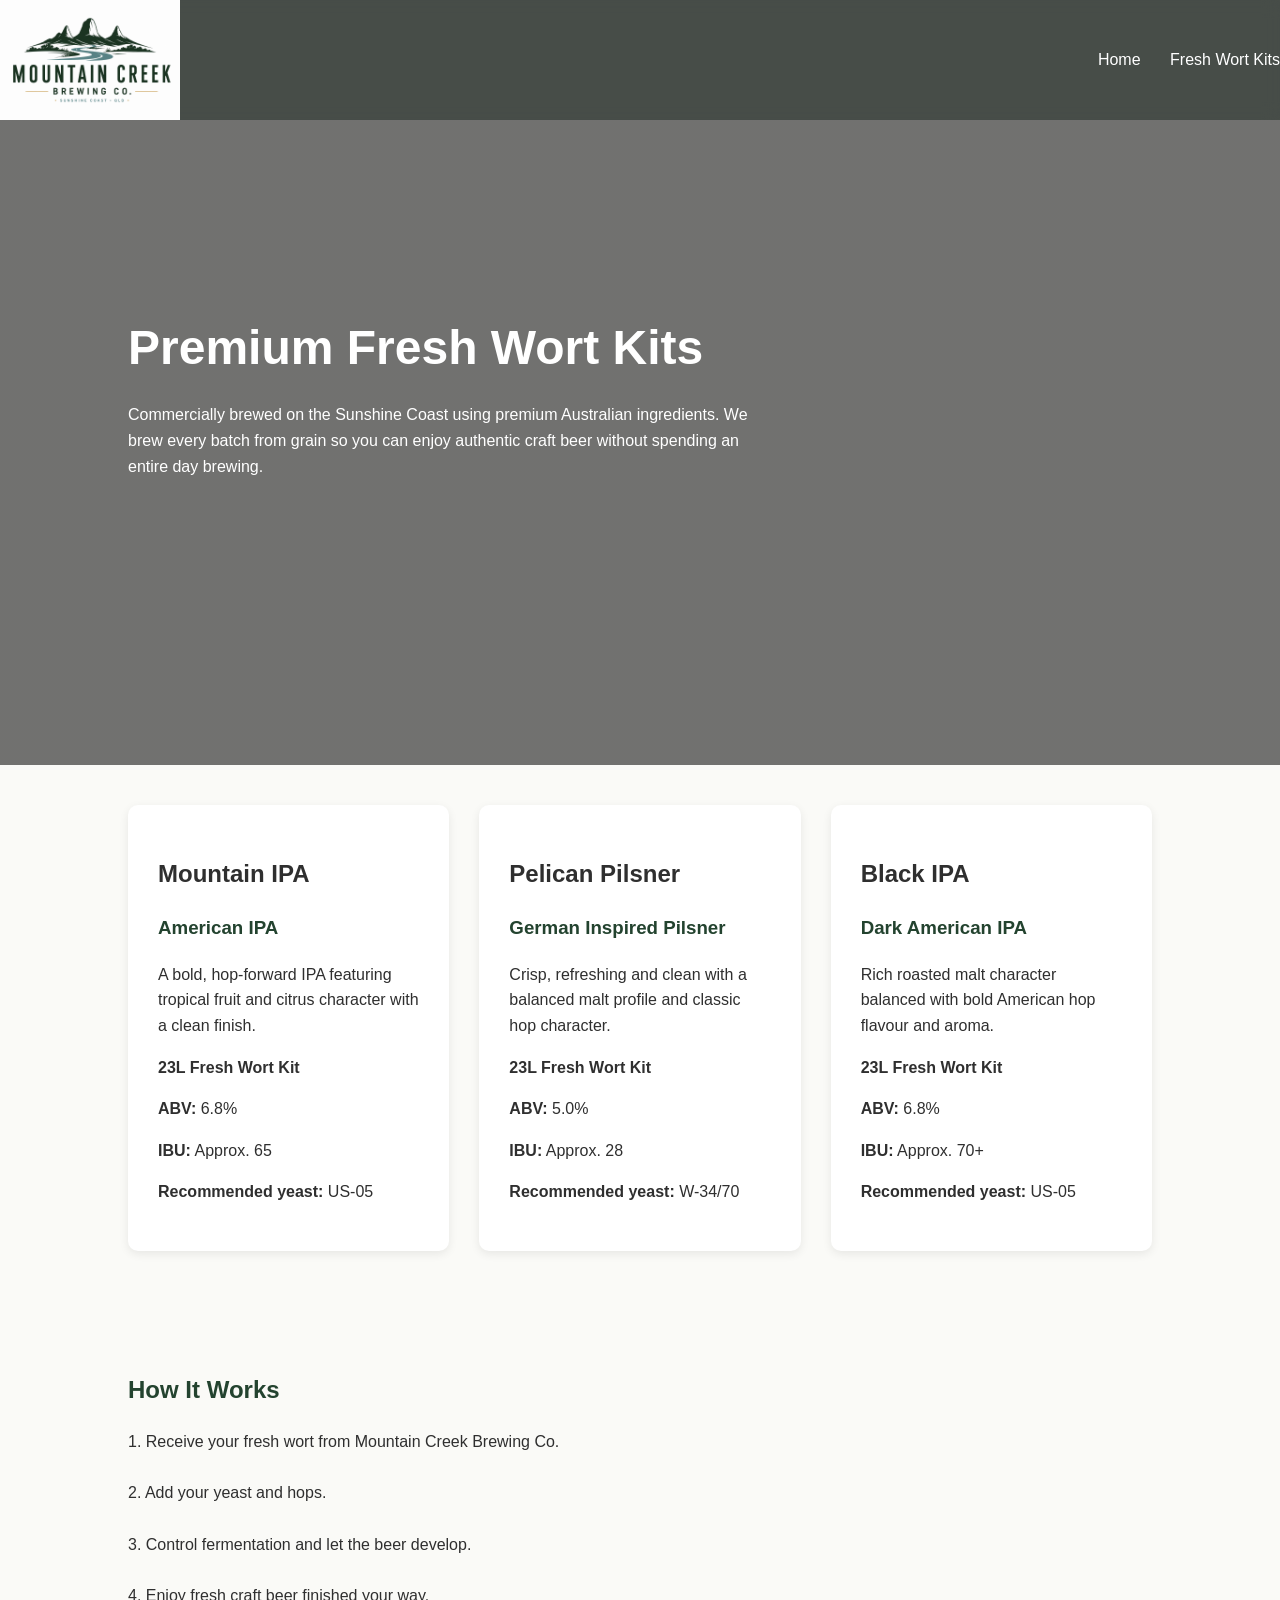
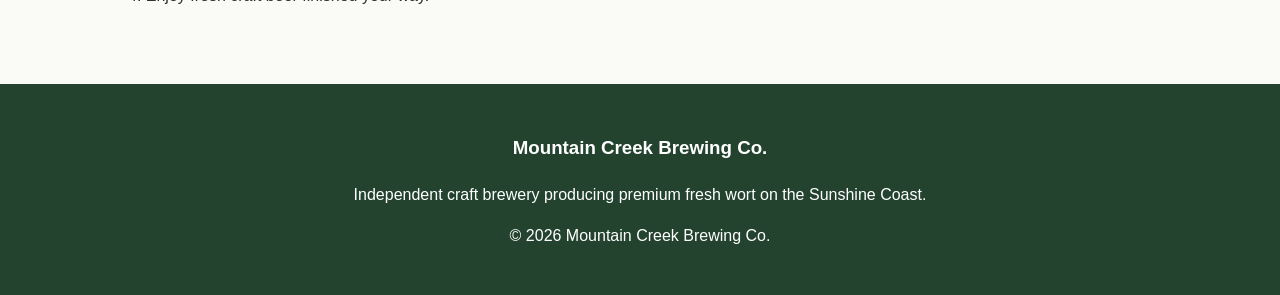
==== wort-kits.html @ 349939c1 "updated content" ====
<!DOCTYPE html>
<html lang="en">

<head>

<meta charset="UTF-8">

<meta name="viewport" content="width=device-width, initial-scale=1.0">

<title>Fresh Wort Kits | Mountain Creek Brewing Co.</title>

<meta name="description" content="Premium fresh wort kits brewed by Mountain Creek Brewing Co. on the Sunshine Coast.">

<link rel="stylesheet" href="styles.css">

</head>


<body>


<header>

<nav>

<div class="logo">
    <img src="images/logo.png" alt="Mountain Creek Brewing Co. Logo">
</div>

<div class="menu">

<a href="index.html">Home</a>

<a href="wort-kits.html">Fresh Wort Kits</a>

</div>

</nav>

</header>



<section class="hero small-hero">

    <div class="hero-content">

        <h1>Premium Fresh Wort Kits</h1>

        <p>
            Commercially brewed on the Sunshine Coast using premium Australian
            ingredients. We brew every batch from grain so you can enjoy
            authentic craft beer without spending an entire day brewing.
        </p>

    </div>

</section>

<section class="cards">



<div class="card">

<h2>
Mountain IPA
</h2>


<h3>
American IPA
</h3>


<p>
A bold, hop-forward IPA featuring tropical fruit and citrus character with a clean finish.
</p>


<p>
<strong>
23L Fresh Wort Kit
</strong>
</p>


<p>
<strong>
ABV:</strong> 6.8%
</p>


<p>
<strong>
IBU:</strong> Approx. 65
</p>


<p>
<strong>
Recommended yeast:</strong> US-05
</p>


</div>





<div class="card">

<h2>
Pelican Pilsner
</h2>


<h3>
German Inspired Pilsner
</h3>


<p>
Crisp, refreshing and clean with a balanced malt profile and classic hop character.
</p>


<p>
<strong>
23L Fresh Wort Kit
</strong>
</p>


<p>
<strong>
ABV:</strong> 5.0%
</p>


<p>
<strong>
IBU:</strong> Approx. 28
</p>


<p>
<strong>
Recommended yeast:</strong> W-34/70
</p>


</div>






<div class="card">


<h2>
Black IPA
</h2>


<h3>
Dark American IPA
</h3>


<p>
Rich roasted malt character balanced with bold American hop flavour and aroma.
</p>


<p>
<strong>
23L Fresh Wort Kit
</strong>
</p>


<p>
<strong>
ABV:</strong> 6.8%
</p>


<p>
<strong>
IBU:</strong> Approx. 70+
</p>


<p>
<strong>
Recommended yeast:</strong> US-05
</p>


</div>



</section>




<section class="content">


<h2>
How It Works
</h2>


<p>

1. Receive your fresh wort from Mountain Creek Brewing Co.

<br><br>

2. Add your yeast and hops.

<br><br>

3. Control fermentation and let the beer develop.

<br><br>

4. Enjoy fresh craft beer finished your way.

</p>


</section>


<footer>

    <h3>Mountain Creek Brewing Co.</h3>

    <p>
        Independent craft brewery producing premium fresh wort on the Sunshine Coast.
    </p>

    <p>
        © 2026 Mountain Creek Brewing Co.
    </p>

</footer>

</body>

</html>
---- styles.css ----
/* Mountain Creek Brewing Co. - Version 1 */

* {
    box-sizing: border-box;
}

body {
    margin: 0;
    font-family: "Manrope", Arial, Helvetica, sans-serif;
    color: #2f2f2f;
    background: #fafaf7;
    line-height: 1.6;
}

/* Header */

header{
    position:absolute;
    width:100%;
    background:rgba(20,35,25,.45);
    backdrop-filter:blur(8px);
}
nav {
    display: flex;
    justify-content: space-between;
    align-items: center;
    min-height: 90px;
}
.logo img {
    width: 180px;
    height: auto;
    display: block;
}


.menu a {
    color: white;
    text-decoration: none;
    margin-left: 25px;
}


.menu a:hover {
    opacity: 0.8;
}


/* Hero */

.hero {

    min-height: 85vh;

    background:
    linear-gradient(
        rgba(0,0,0,0.55),
        rgba(0,0,0,0.55)
    ),
    url("images/hero.jpg");

    background-size: cover;
    background-position: center;

    display: flex;
    align-items: center;

    padding: 80px 10%;

    color: white;

}


.hero-content {

    max-width: 650px;

}


.hero h1 {

    font-size: 3rem;
    margin-bottom: 10px;

}


.hero h2 {

    font-size: 1.8rem;
    font-weight: normal;

}



.button {

    display: inline-block;

    margin-top: 25px;

    background: #c89a2b;

    color: white;

    padding: 14px 30px;

    text-decoration: none;

    border-radius: 5px;

}


.button:hover {

    opacity: 0.85;

}



/* Content sections */


.content {

    padding: 60px 10%;

    max-width: 1000px;

}



.content h2 {

    color: #23432f;

}



/* Feature cards */


.cards {

    display: grid;

    grid-template-columns:
    repeat(auto-fit, minmax(250px,1fr));

    gap: 30px;

    padding: 40px 10%;

}



.card {

    background: white;

    padding: 30px;

    border-radius: 10px;

    box-shadow: 0 3px 10px rgba(0,0,0,0.08);

}


.card h3 {

    color: #23432f;

}



/* Footer */


footer {

    background: #23432f;

    color: white;

    text-align: center;

    padding: 30px;

}


/* Mobile */

@media(max-width:700px) {


    nav {

        flex-direction: column;

    }


    .menu {

        margin-top: 20px;

    }


    .menu a {

        margin: 0 10px;

    }


    .hero h1 {

        font-size: 2.2rem;

    }


}
.button{
    transition:.3s;
    font-weight:600;
}

.button:hover{
    transform:translateY(-2px);
}
.releases{
    padding:80px 10%;
    background:#f4f3ef;
}

.release-grid{
    display:grid;
    grid-template-columns:repeat(auto-fit,minmax(280px,1fr));
    gap:30px;
    margin-top:40px;
}
.release{

    background:white;

    border-radius:12px;

    padding:35px;

    box-shadow:0 8px 25px rgba(0,0,0,.08);

    transition:.3s;

    border-left:6px solid #c89a2b;

}

.release:hover{

    transform:translateY(-6px);

}

.release span{

    display:block;

    margin:15px 0 25px;

    color:#666;

}
.small{

    padding:10px 20px;

    font-size:.9rem;

}
.card{

    transition:.3s;

}

.card:hover{

    transform:translateY(-5px);

}
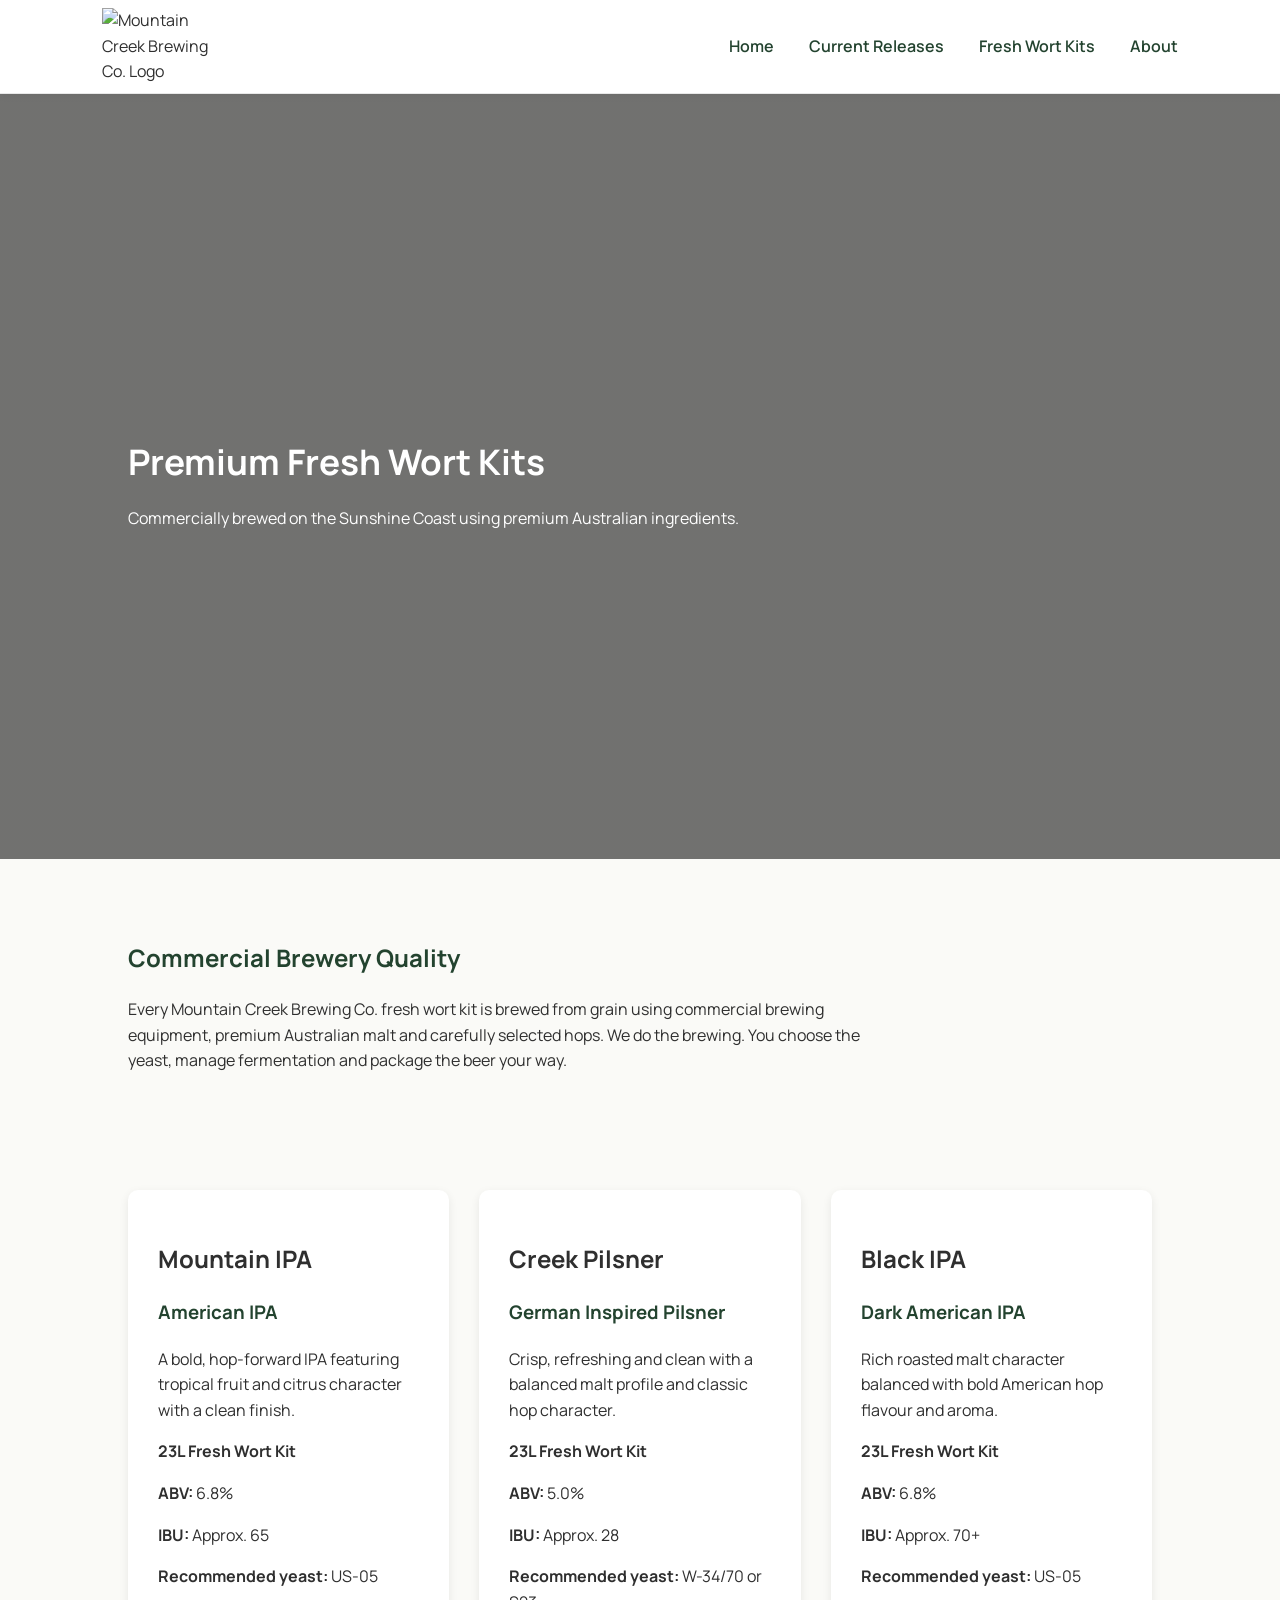
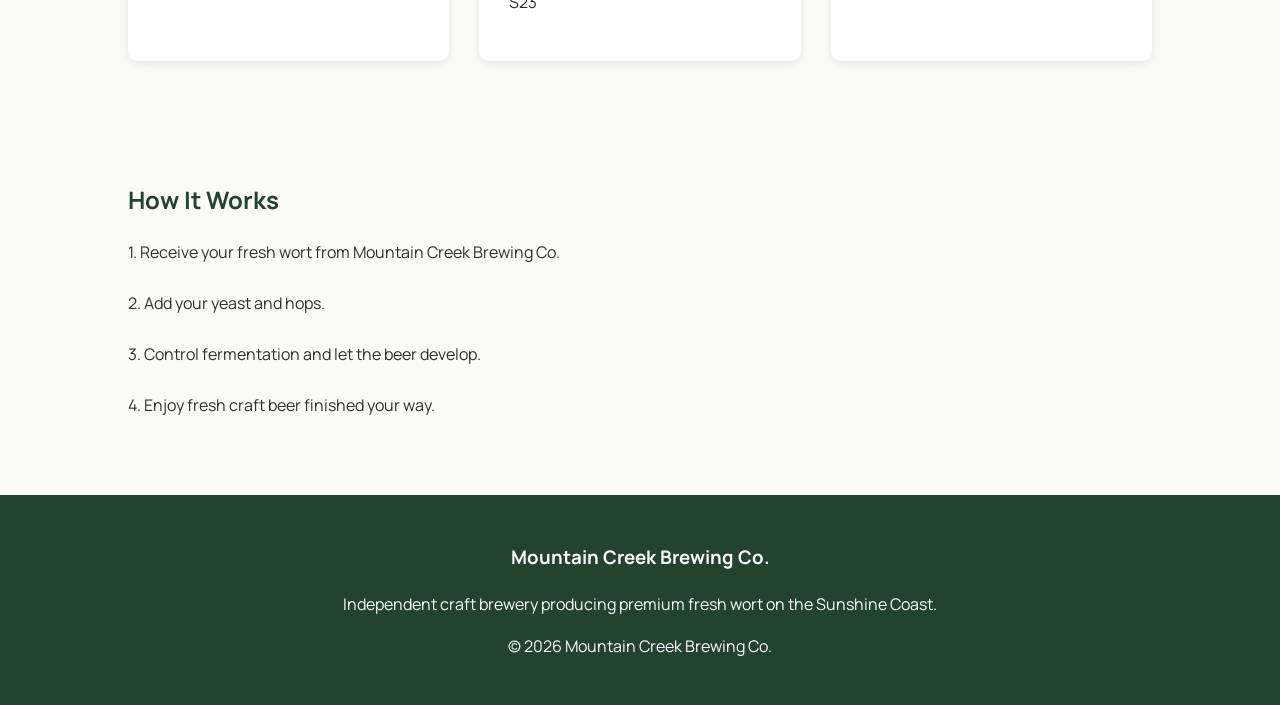
==== commit 51dbfb7e: "Update logo and beer names in wort-kits.html" ====
--- a/wort-kits.html
+++ b/wort-kits.html
@@ -11,37 +11,33 @@
 
 <meta name="description" content="Premium fresh wort kits brewed by Mountain Creek Brewing Co. on the Sunshine Coast.">
 
+    <link href="https://fonts.googleapis.com/css2?family=Manrope:wght@300;400;600;700;800&display=swap" rel="stylesheet">
 <link rel="stylesheet" href="styles.css">
 
 </head>
 
-
 <body>
 
-
 <header>
 
 <nav>
 
 <div class="logo">
-    <img src="images/logo.png" alt="Mountain Creek Brewing Co. Logo">
+    <img src="images/logo2.png" alt="Mountain Creek Brewing Co. Logo">
 </div>
 
 <div class="menu">
-
-<a href="index.html">Home</a>
-
-<a href="wort-kits.html">Fresh Wort Kits</a>
-
+    <a href="index.html">Home</a>
+    <a href="index.html#releases">Current Releases</a>
+    <a href="wort-kits.html">Fresh Wort Kits</a>
+    <a href="index.html#about">About</a>
 </div>
 
 </nav>
 
 </header>
 
-
-
-<section class="hero small-hero">
+<section class="hero">
 
     <div class="hero-content">
 
@@ -49,14 +45,30 @@
 
         <p>
             Commercially brewed on the Sunshine Coast using premium Australian
-            ingredients. We brew every batch from grain so you can enjoy
-            authentic craft beer without spending an entire day brewing.
+            ingredients.
         </p>
 
     </div>
 
 </section>
 
+
+<section class="content">
+
+<h2>Commercial Brewery Quality</h2>
+
+<p>
+
+Every Mountain Creek Brewing Co. fresh wort kit is brewed from grain using
+commercial brewing equipment, premium Australian malt and carefully selected hops.
+
+We do the brewing.
+
+You choose the yeast, manage fermentation and package the beer your way.
+
+</p>
+
+</section>
 <section class="cards">
 
 
@@ -112,7 +124,7 @@
 <div class="card">
 
 <h2>
-Pelican Pilsner
+Creek Pilsner
 </h2>
 
 
@@ -147,7 +159,7 @@
 
 <p>
 <strong>
-Recommended yeast:</strong> W-34/70
+Recommended yeast:</strong> W-34/70 or S23
 </p>
 
 
--- a/styles.css
+++ b/styles.css
@@ -12,38 +12,49 @@
     line-height: 1.6;
 }
 
+
 /* Header */
 
 header{
-    position:absolute;
-    width:100%;
-    background:rgba(20,35,25,.45);
-    backdrop-filter:blur(8px);
-}
-nav {
-    display: flex;
-    justify-content: space-between;
-    align-items: center;
-    min-height: 90px;
-}
-.logo img {
-    width: 180px;
-    height: auto;
-    display: block;
-}
-
-
-.menu a {
-    color: white;
-    text-decoration: none;
-    margin-left: 25px;
-}
-
-
-.menu a:hover {
-    opacity: 0.8;
-}
-
+    background:#fff;
+    border-bottom:1px solid #e8e8e8;
+    box-shadow:0 2px 8px rgba(0,0,0,.05);
+    padding:8px 8%;
+}
+
+nav{
+    display:flex;
+    justify-content:space-between;
+    align-items:center;
+}
+
+.logo img{
+    width:130px;
+    display:block;
+}
+
+.menu{
+    display:flex;
+    gap:35px;
+}
+
+.menu a{
+    text-decoration:none;
+    color:#23432f;
+    font-weight:600;
+    transition:.3s;
+}
+
+.menu a:hover{
+    color:#c89a2b;
+}
+
+.menu-toggle{
+    display:none;
+    font-size:2rem;
+    cursor:pointer;
+    color:#23432f;
+}
 
 /* Hero */
 
@@ -200,29 +211,39 @@
 
 /* Mobile */
 
-@media(max-width:700px) {
-
-
-    nav {
-
-        flex-direction: column;
-
-    }
-
-
-    .menu {
-
-        margin-top: 20px;
-
-    }
-
-
-    .menu a {
-
-        margin: 0 10px;
-
-    }
-
+@media (max-width:850px){
+
+    nav{
+        flex-wrap:wrap;
+    }
+
+    .menu-toggle{
+        display:block;
+    }
+
+    .menu{
+
+        display:none;
+
+        width:100%;
+
+        flex-direction:column;
+
+        margin-top:20px;
+
+        gap:18px;
+
+    }
+
+    .menu.active{
+        display:flex;
+    }
+
+    .menu a{
+        margin:0;
+    }
+
+}
 
     .hero h1 {
 
@@ -300,3 +321,8 @@
     transform:translateY(-5px);
 
 }
+.small-hero{
+
+    min-height:45vh;
+
+}
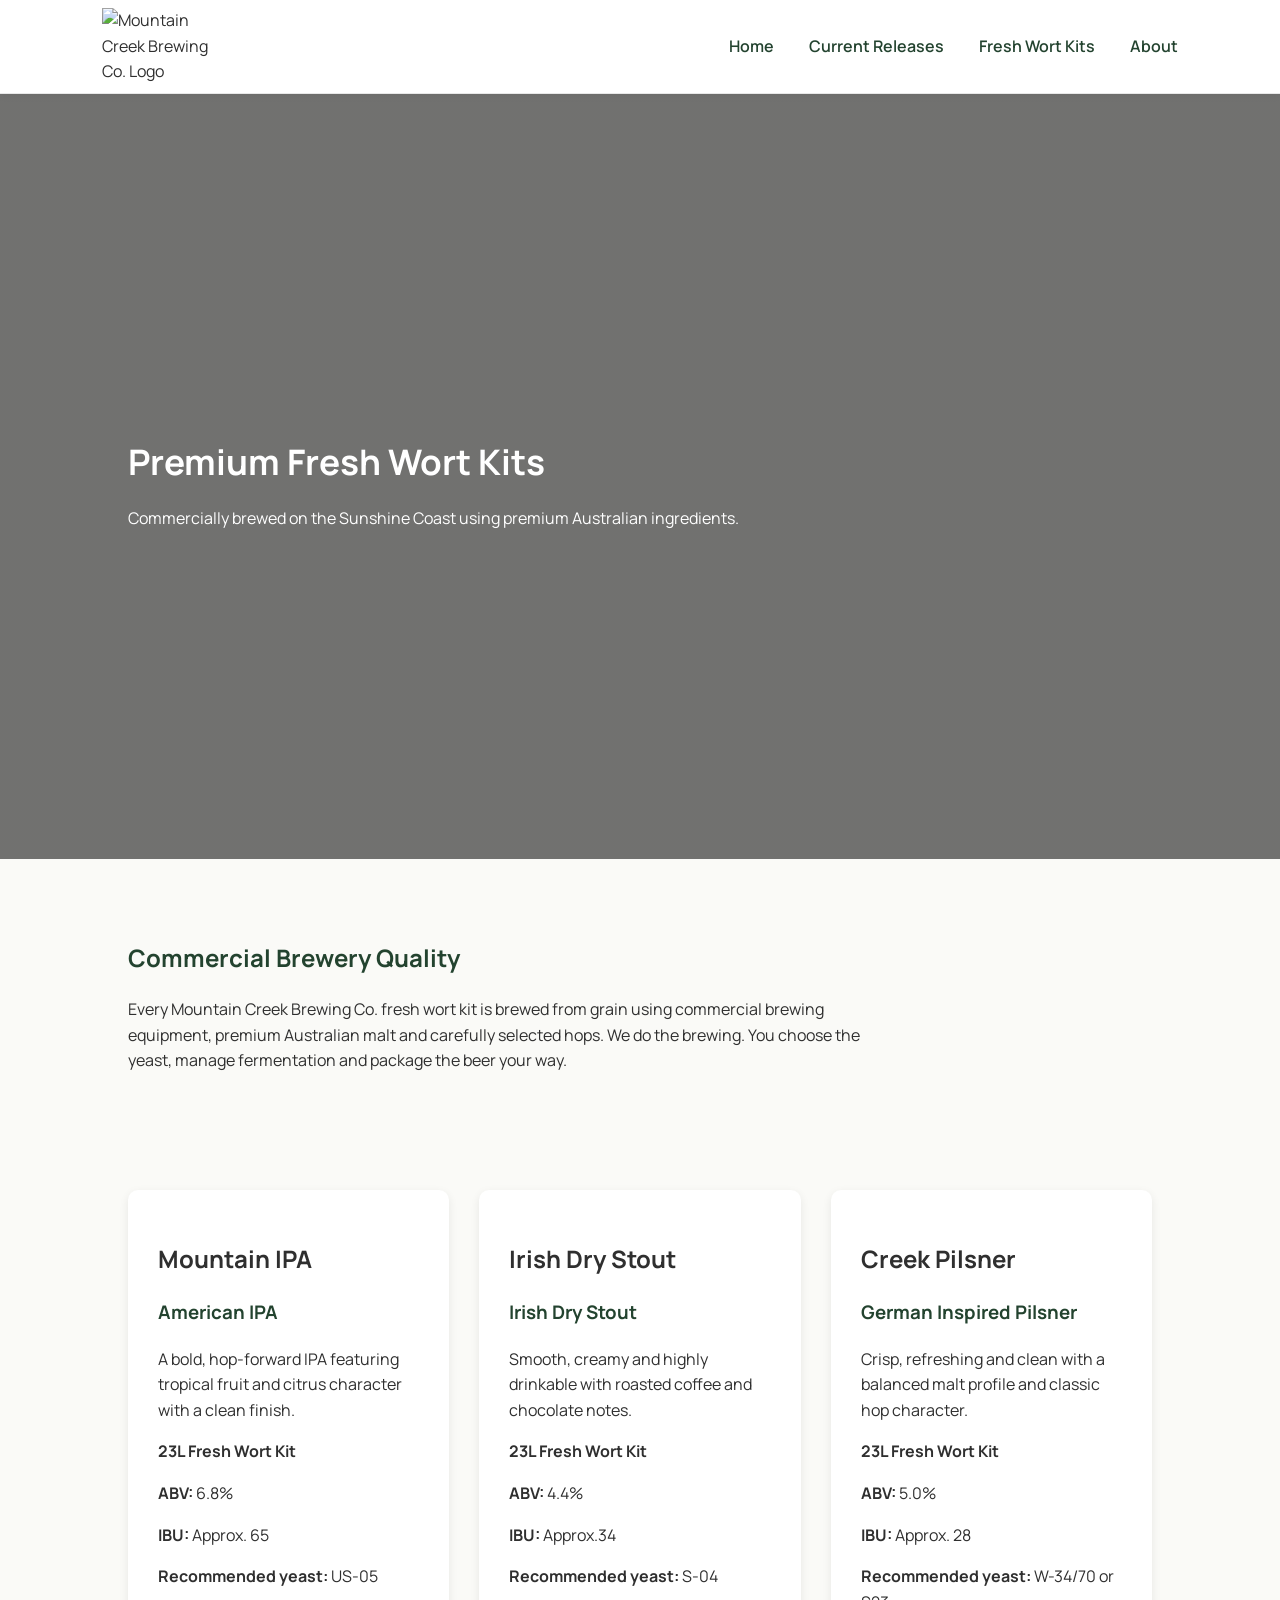
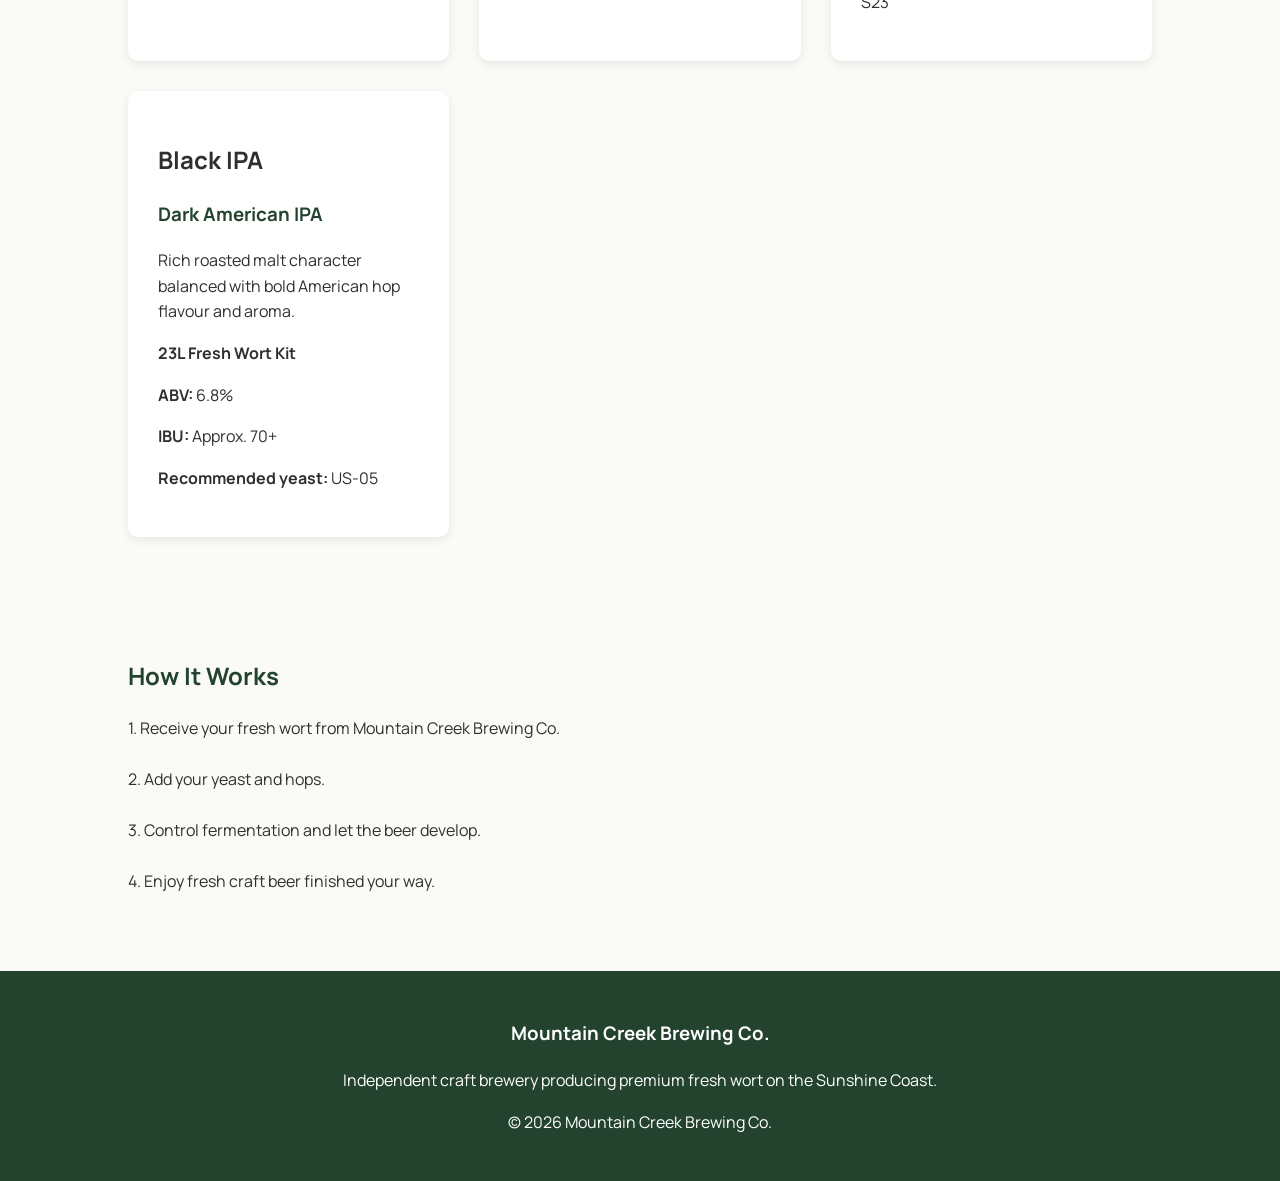
==== commit ad3ee58b: "Add Irish Dry Stout details to wort-kits.html" ====
--- a/wort-kits.html
+++ b/wort-kits.html
@@ -118,6 +118,49 @@
 </div>
 
 
+<div class="card">
+
+<h2>
+Irish Dry Stout
+</h2>
+
+
+<h3>
+Irish Dry Stout
+</h3>
+
+
+<p>
+Smooth, creamy and highly drinkable with roasted coffee and chocolate notes.
+</p>
+
+
+<p>
+<strong>
+23L Fresh Wort Kit
+</strong>
+</p>
+
+
+<p>
+<strong>
+ABV:</strong> 4.4%
+</p>
+
+
+<p>
+<strong>
+IBU:</strong> Approx.34
+</p>
+
+
+<p>
+<strong>
+Recommended yeast:</strong> S-04
+</p>
+
+
+</div>
 
 
 
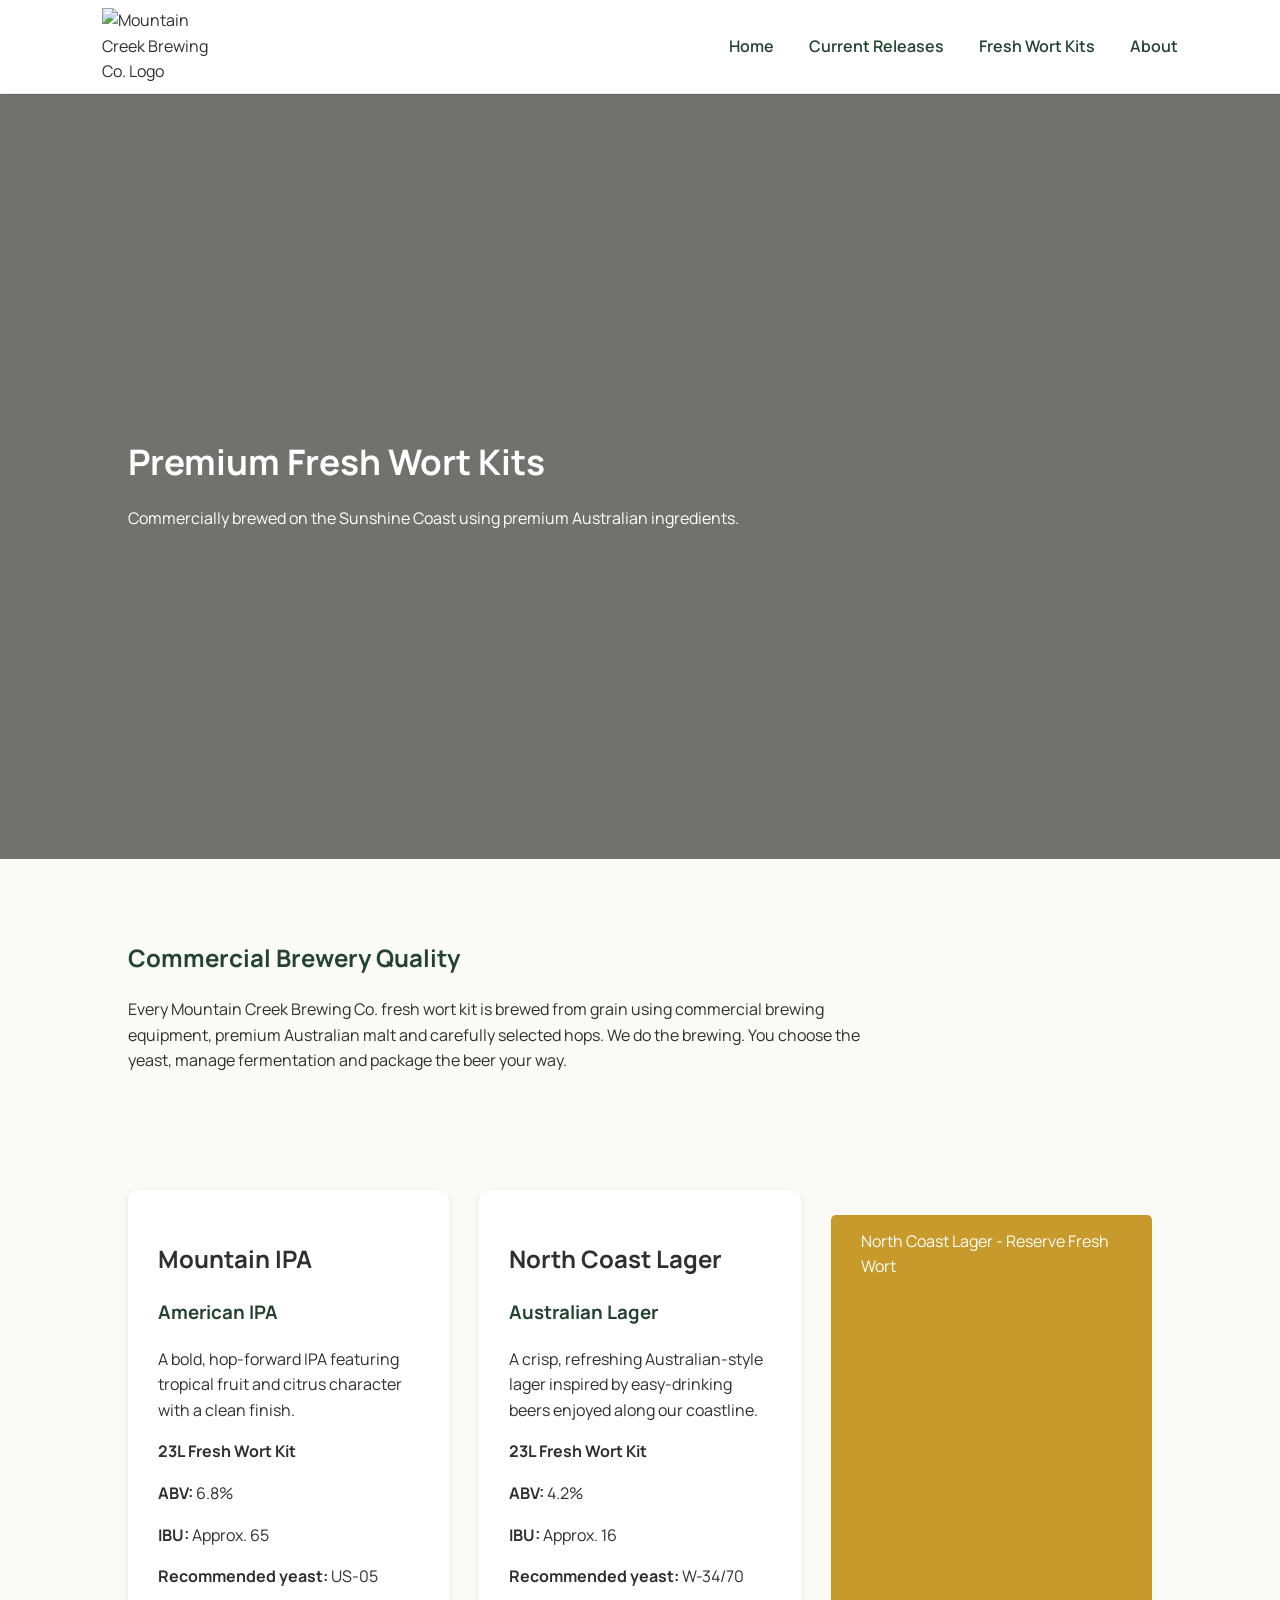
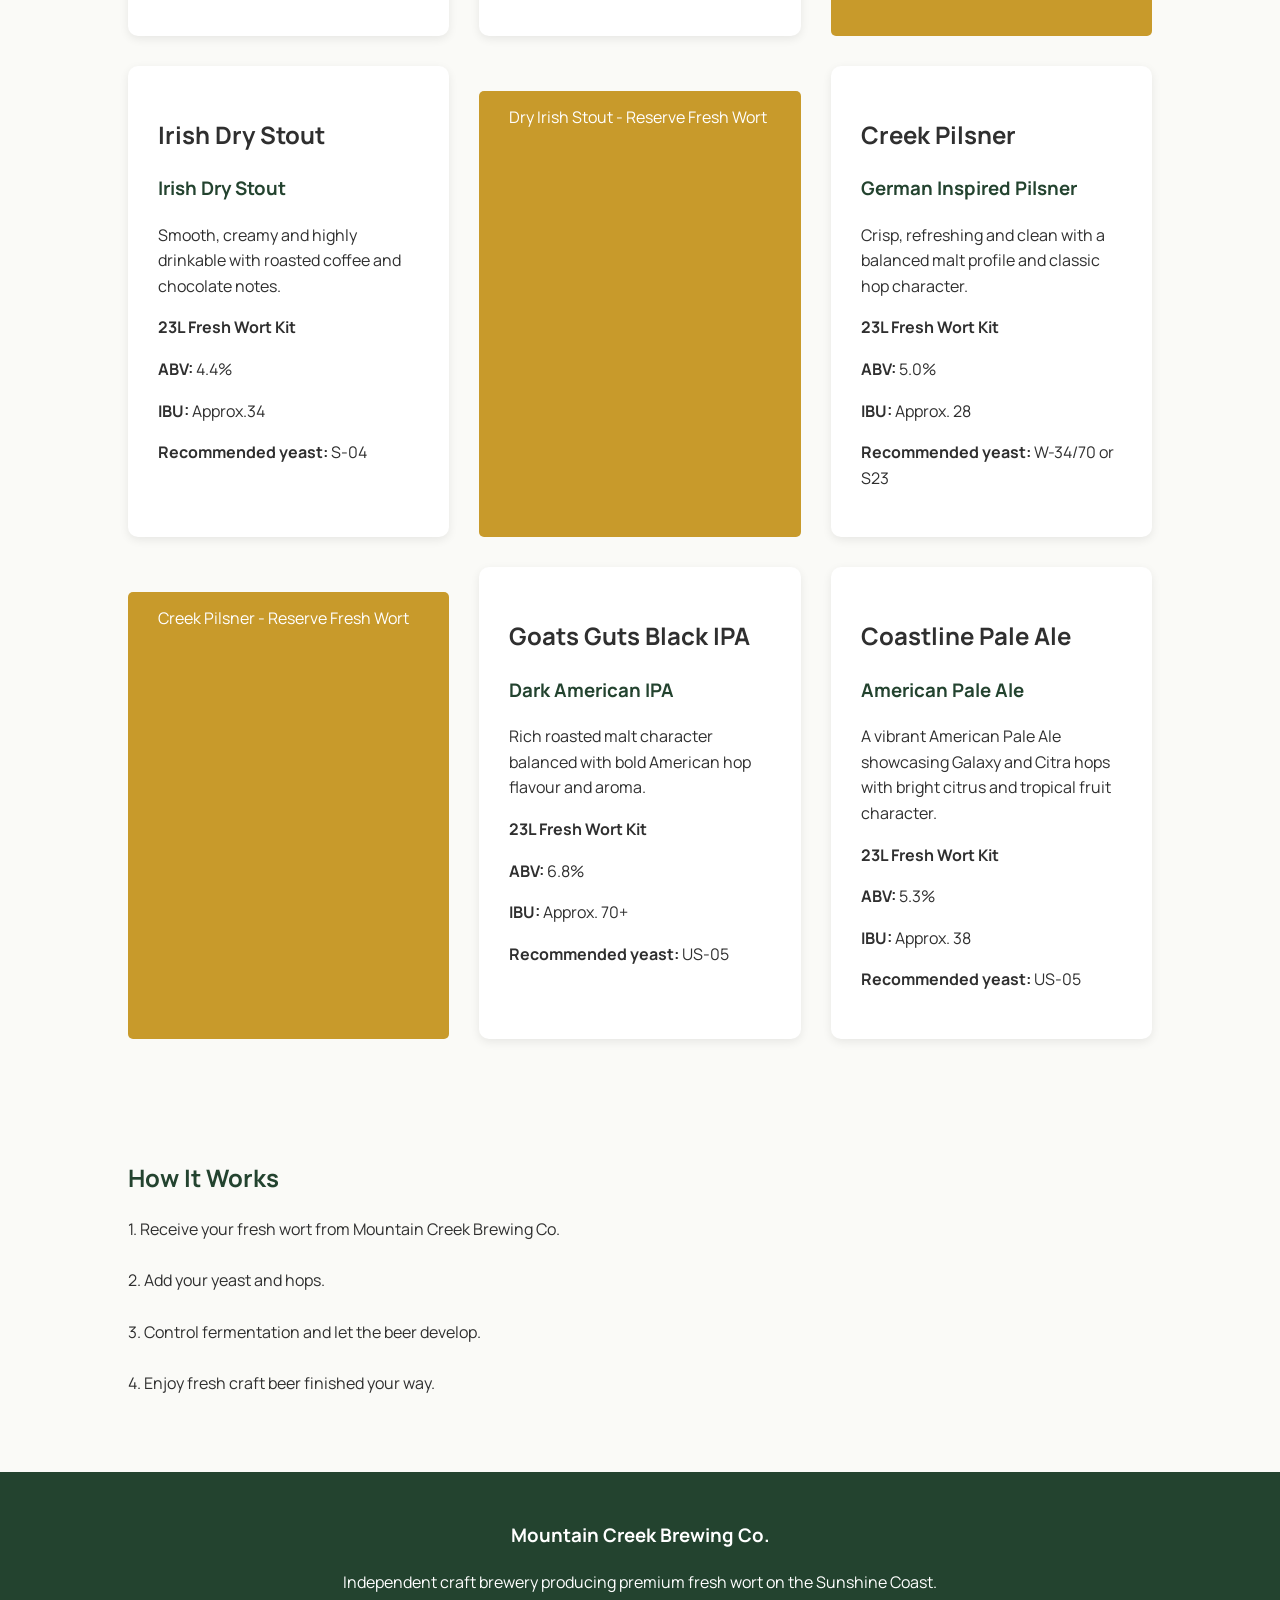
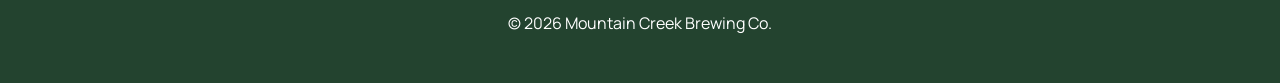
==== commit 6da74b2d: "added pilsner button" ====
--- a/wort-kits.html
+++ b/wort-kits.html
@@ -117,7 +117,53 @@
 
 </div>
 
-
+<div class="card">
+
+<h2>
+North Coast Lager
+</h2>
+
+
+<h3>
+Australian Lager
+</h3>
+
+
+<p>
+A crisp, refreshing Australian-style lager inspired by easy-drinking beers enjoyed along our coastline.
+</p>
+
+
+<p>
+<strong>
+23L Fresh Wort Kit
+</strong>
+</p>
+
+
+<p>
+<strong>
+ABV:</strong> 4.2%
+</p>
+
+
+<p>
+<strong>
+IBU:</strong> Approx. 16
+</p>
+
+
+<p>
+<strong>
+Recommended yeast:</strong> W-34/70
+</p>
+
+
+</div>
+<a class="button" href="reserve.html?beer=North%20Coast%20Lager">
+North Coast Lager - Reserve Fresh Wort
+</a>
+    
 <div class="card">
 
 <h2>
@@ -162,7 +208,9 @@
 
 </div>
 
-
+<a class="button" href="reserve.html?beer=Dry%20Irish%20Stout">
+Dry Irish Stout - Reserve Fresh Wort
+</a>
 
 <div class="card">
 
@@ -208,16 +256,18 @@
 
 </div>
 
-
-
-
-
-
-<div class="card">
-
-
-<h2>
-Black IPA
+<a class="button" href="reserve.html?beer=Creek%20Pilsner">
+Creek Pilsner - Reserve Fresh Wort
+</a>
+
+
+
+
+<div class="card">
+
+
+<h2>
+Goats Guts Black IPA
 </h2>
 
 
@@ -258,7 +308,50 @@
 
 </div>
 
-
+<div class="card">
+
+
+<h2>
+Coastline Pale Ale
+</h2>
+
+
+<h3>
+American Pale Ale
+</h3>
+
+
+<p>
+A vibrant American Pale Ale showcasing Galaxy and Citra hops with bright citrus and tropical fruit character.
+</p>
+
+
+<p>
+<strong>
+23L Fresh Wort Kit
+</strong>
+</p>
+
+
+<p>
+<strong>
+ABV:</strong> 5.3%
+</p>
+
+
+<p>
+<strong>
+IBU:</strong> Approx. 38
+</p>
+
+
+<p>
+<strong>
+Recommended yeast:</strong> US-05
+</p>
+
+
+</div>
 
 </section>
 
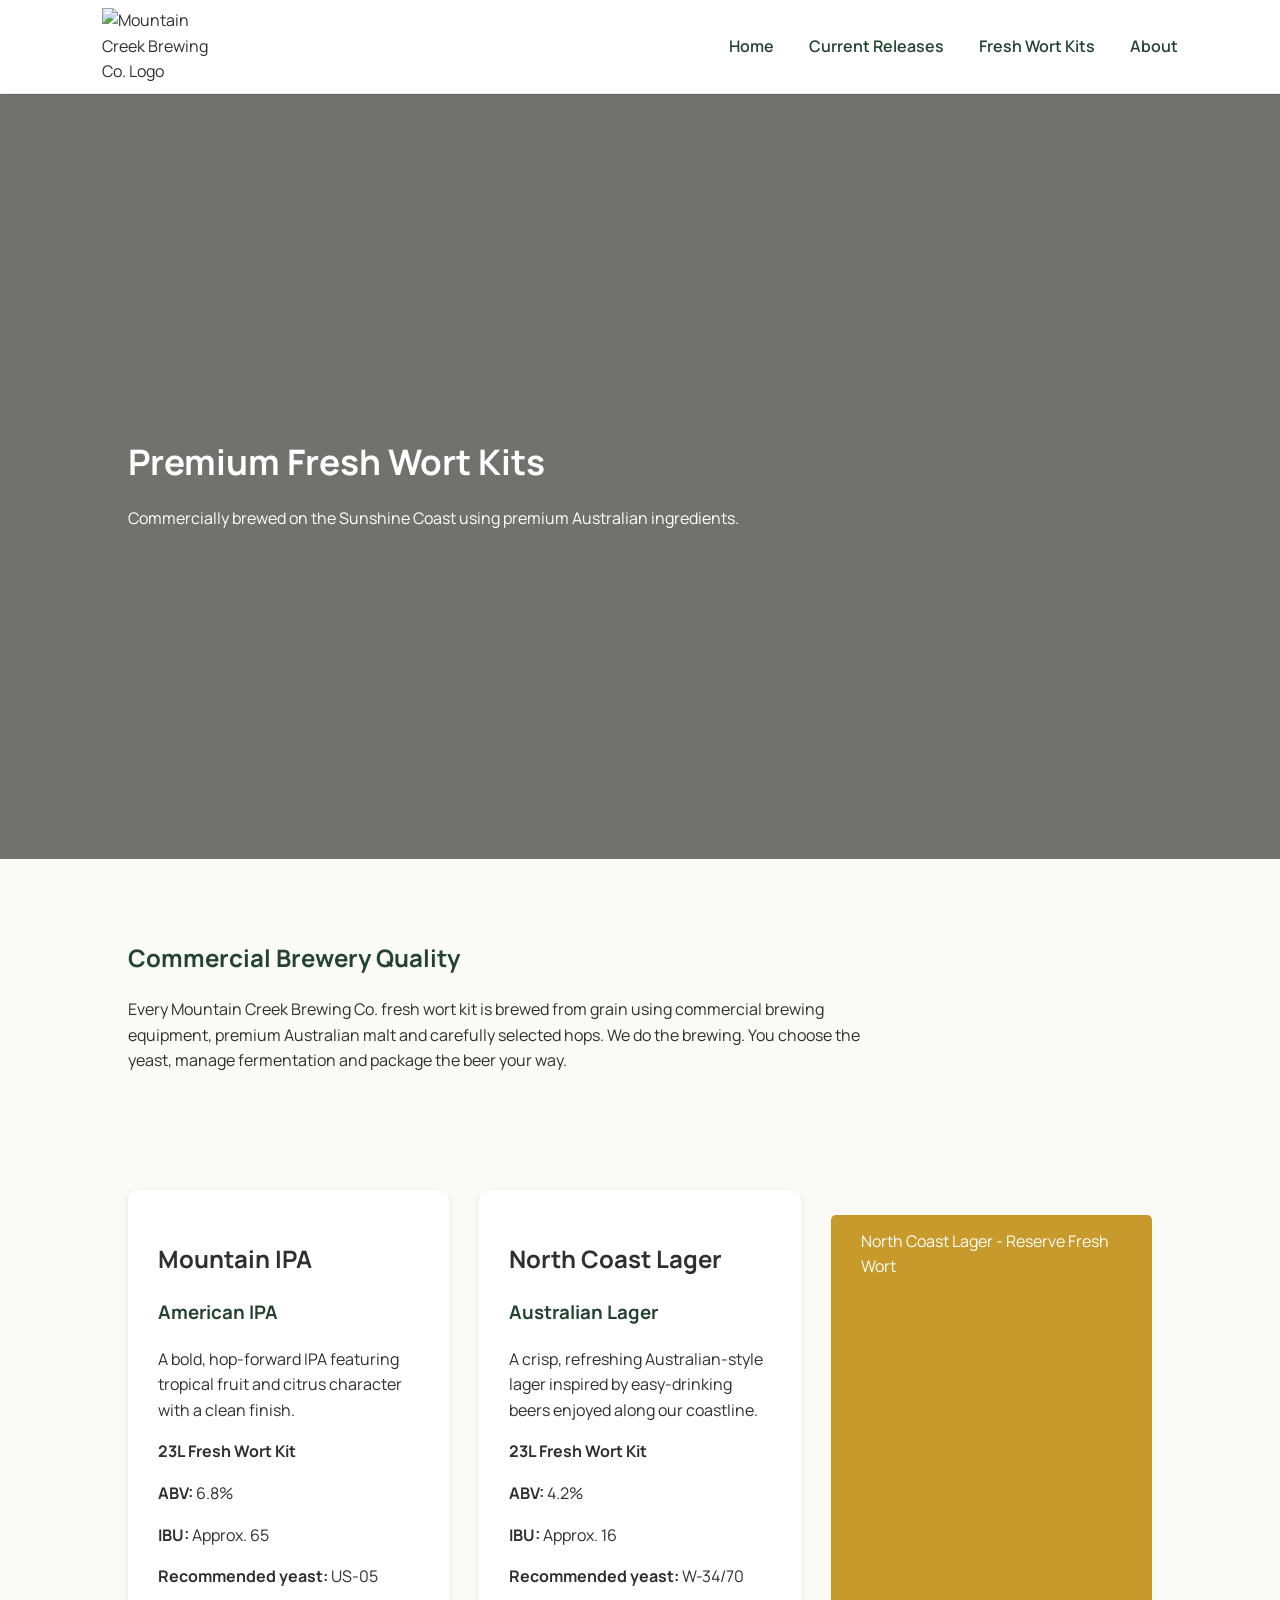
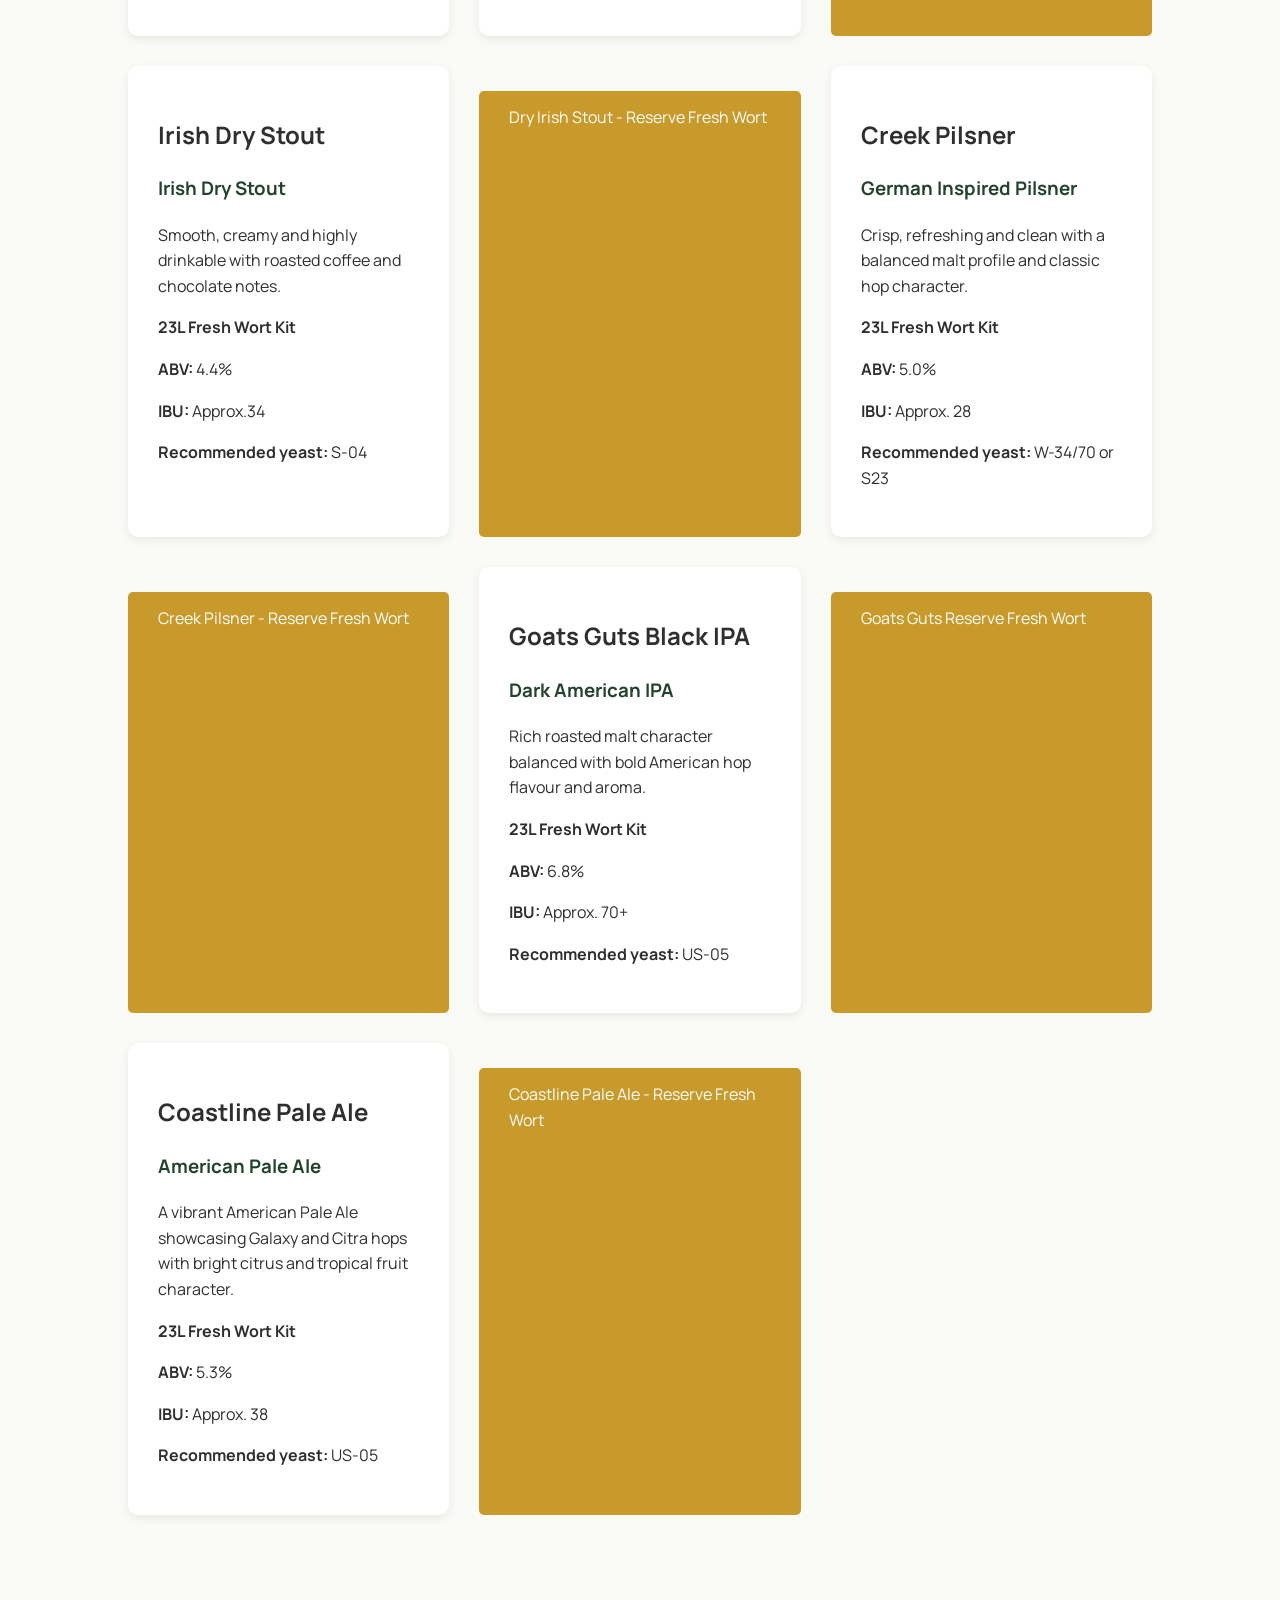
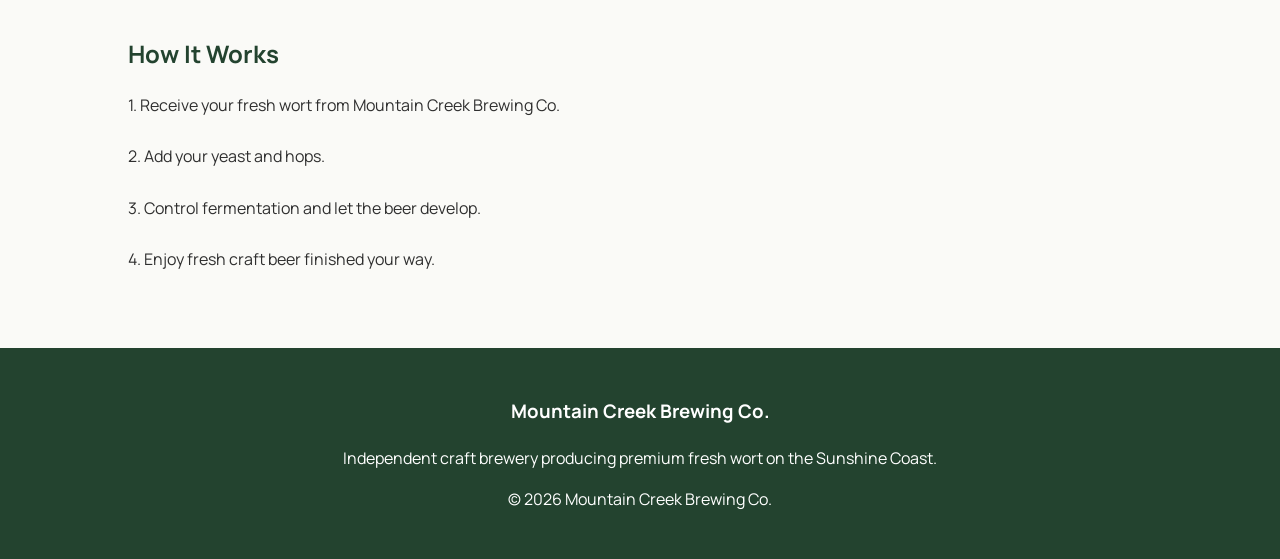
==== commit 3349dd70: "added coastline button" ====
--- a/wort-kits.html
+++ b/wort-kits.html
@@ -308,6 +308,10 @@
 
 </div>
 
+<a class="button" href="reserve.html?beer=Goats%20Guts%20IPA">
+Goats Guts Reserve Fresh Wort
+</a>
+
 <div class="card">
 
 
@@ -352,6 +356,10 @@
 
 
 </div>
+
+<a class="button" href="reserve.html?beer=Coastline%20Pale%20Ale">
+Coastline Pale Ale - Reserve Fresh Wort
+</a>
 
 </section>
 
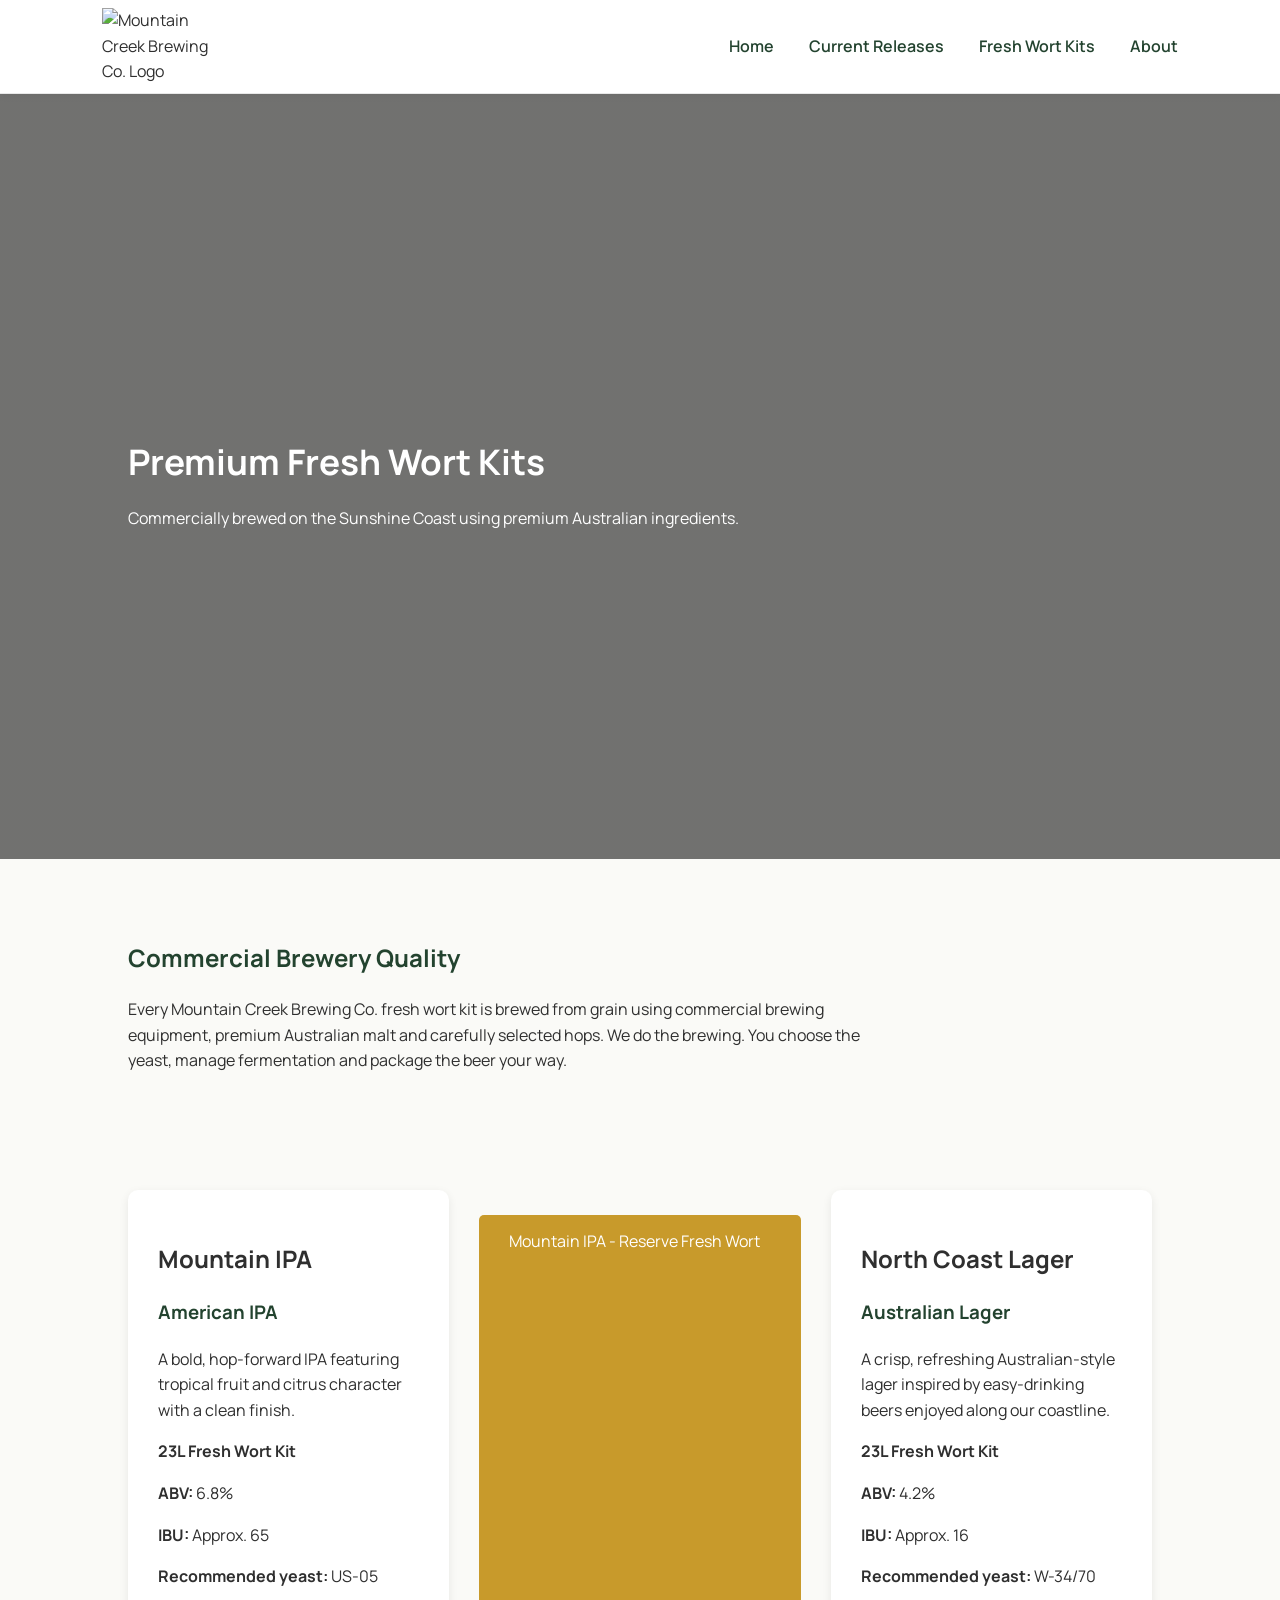
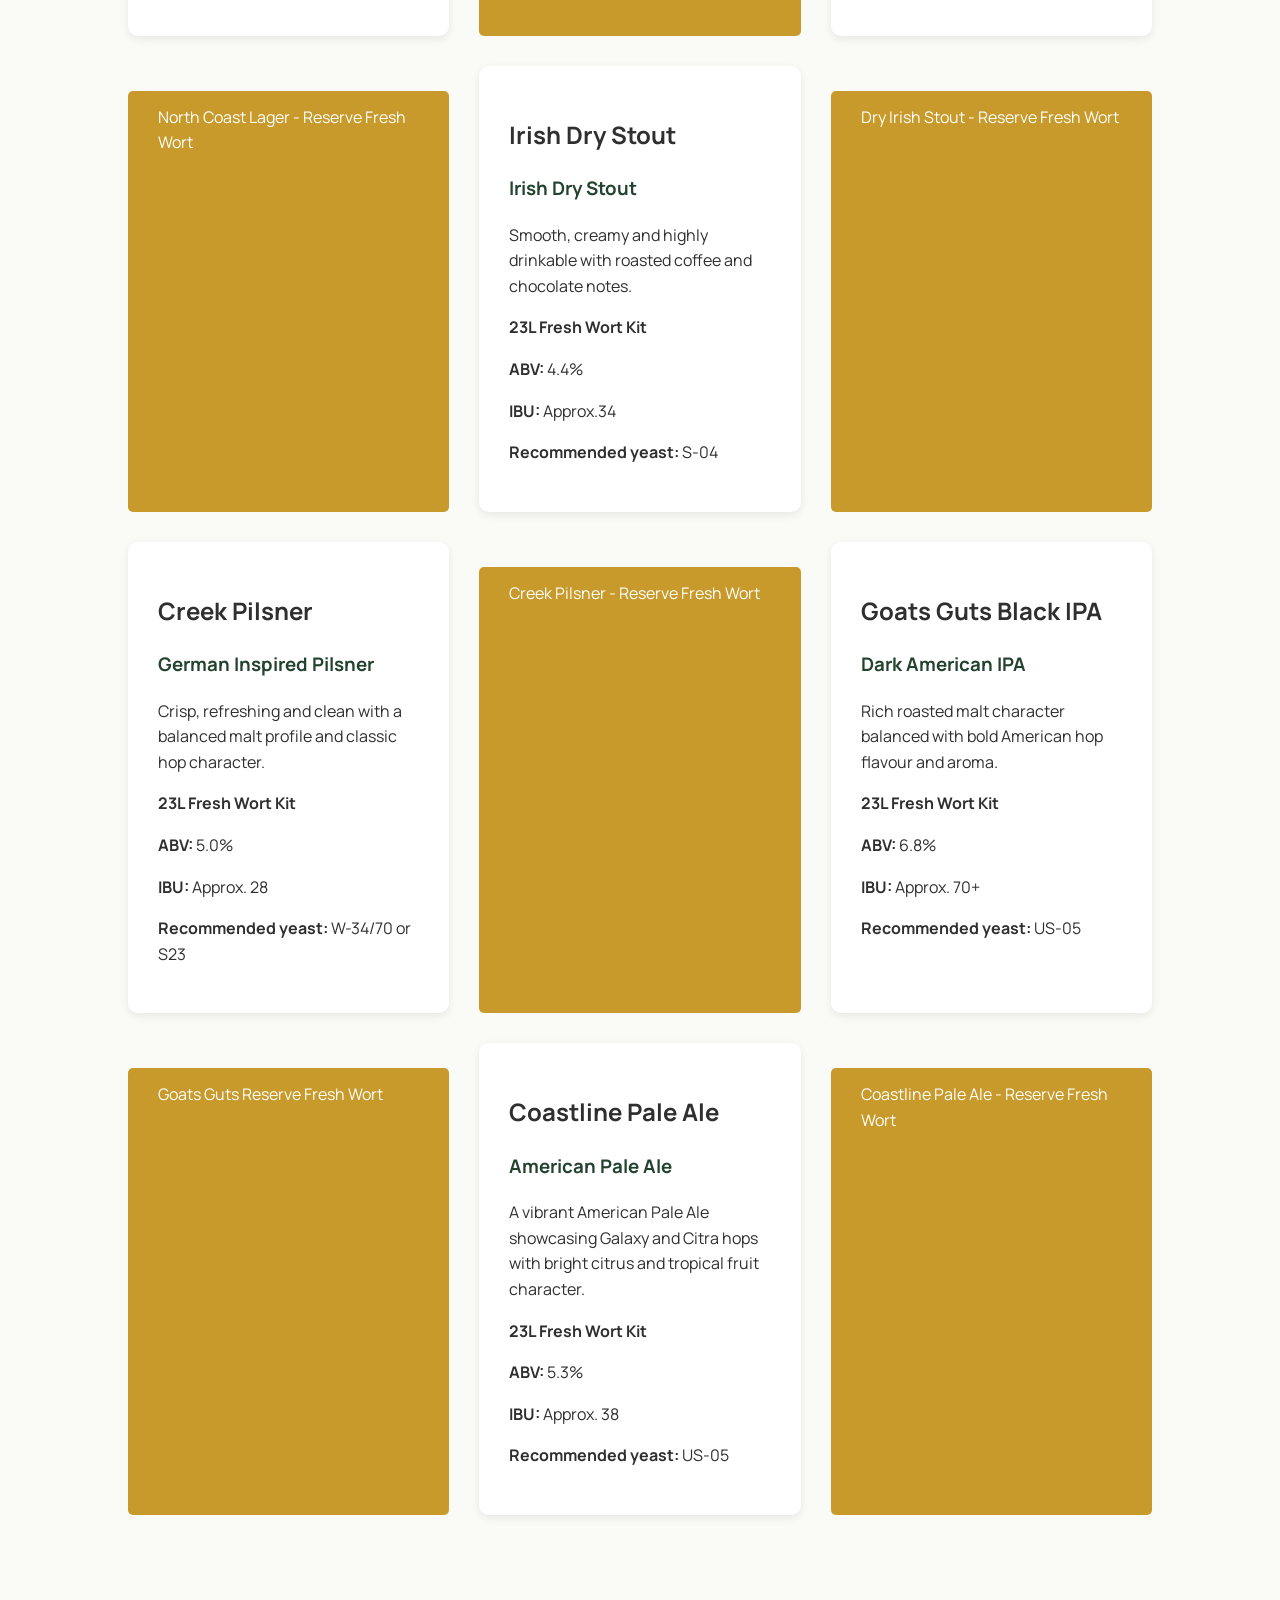
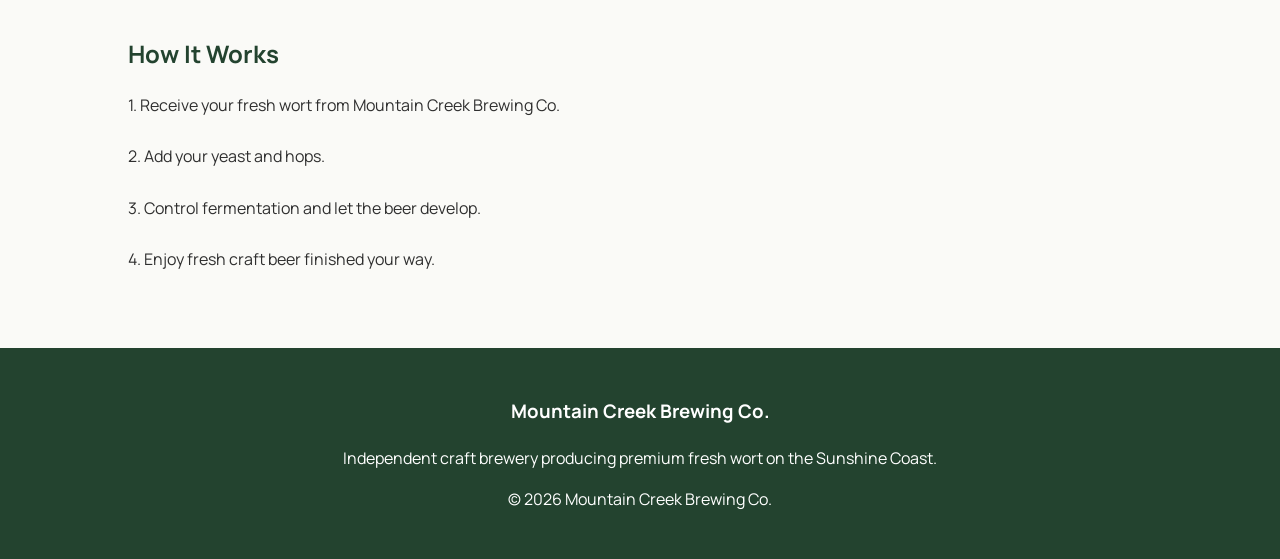
==== commit 632fee80: "added mountain IPA button" ====
--- a/wort-kits.html
+++ b/wort-kits.html
@@ -117,6 +117,11 @@
 
 </div>
 
+<a class="button" href="reserve.html?beer=Mountain%20IPA">
+Mountain IPA - Reserve Fresh Wort
+</a>
+
+
 <div class="card">
 
 <h2>
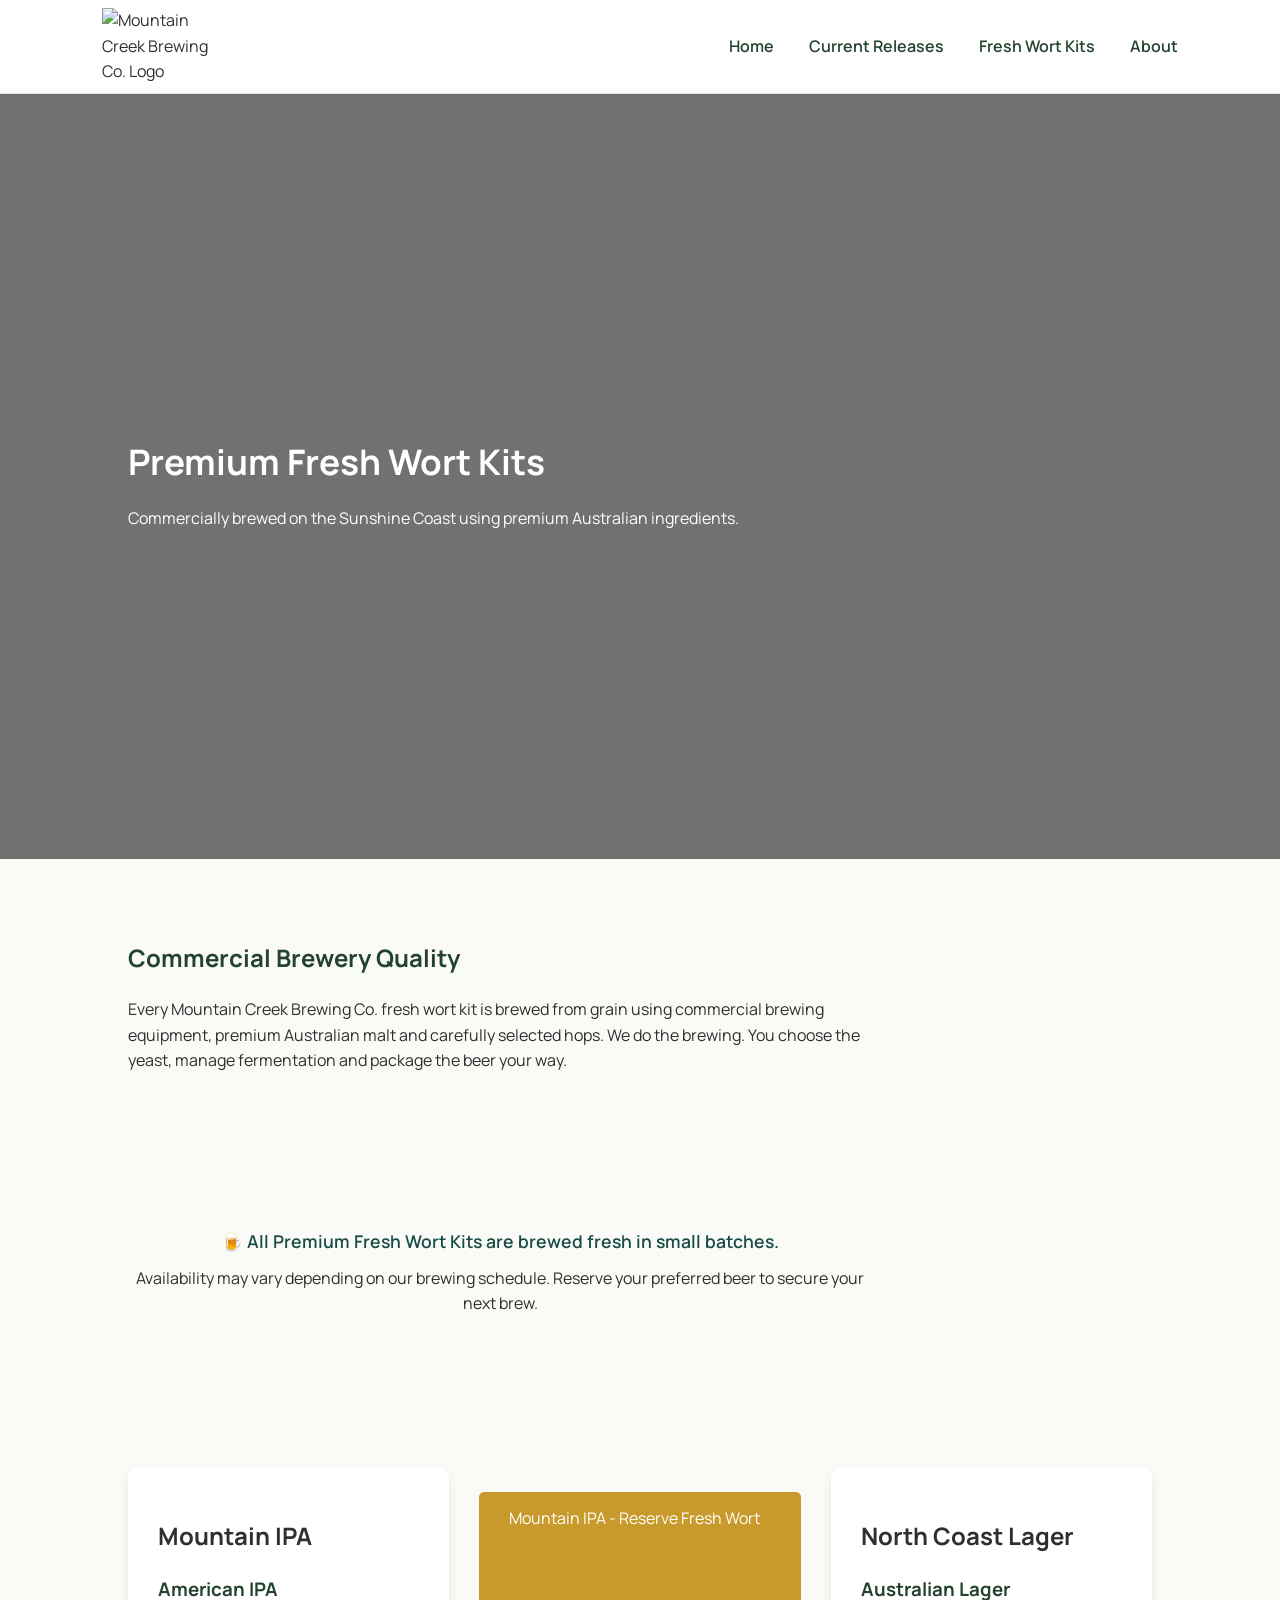
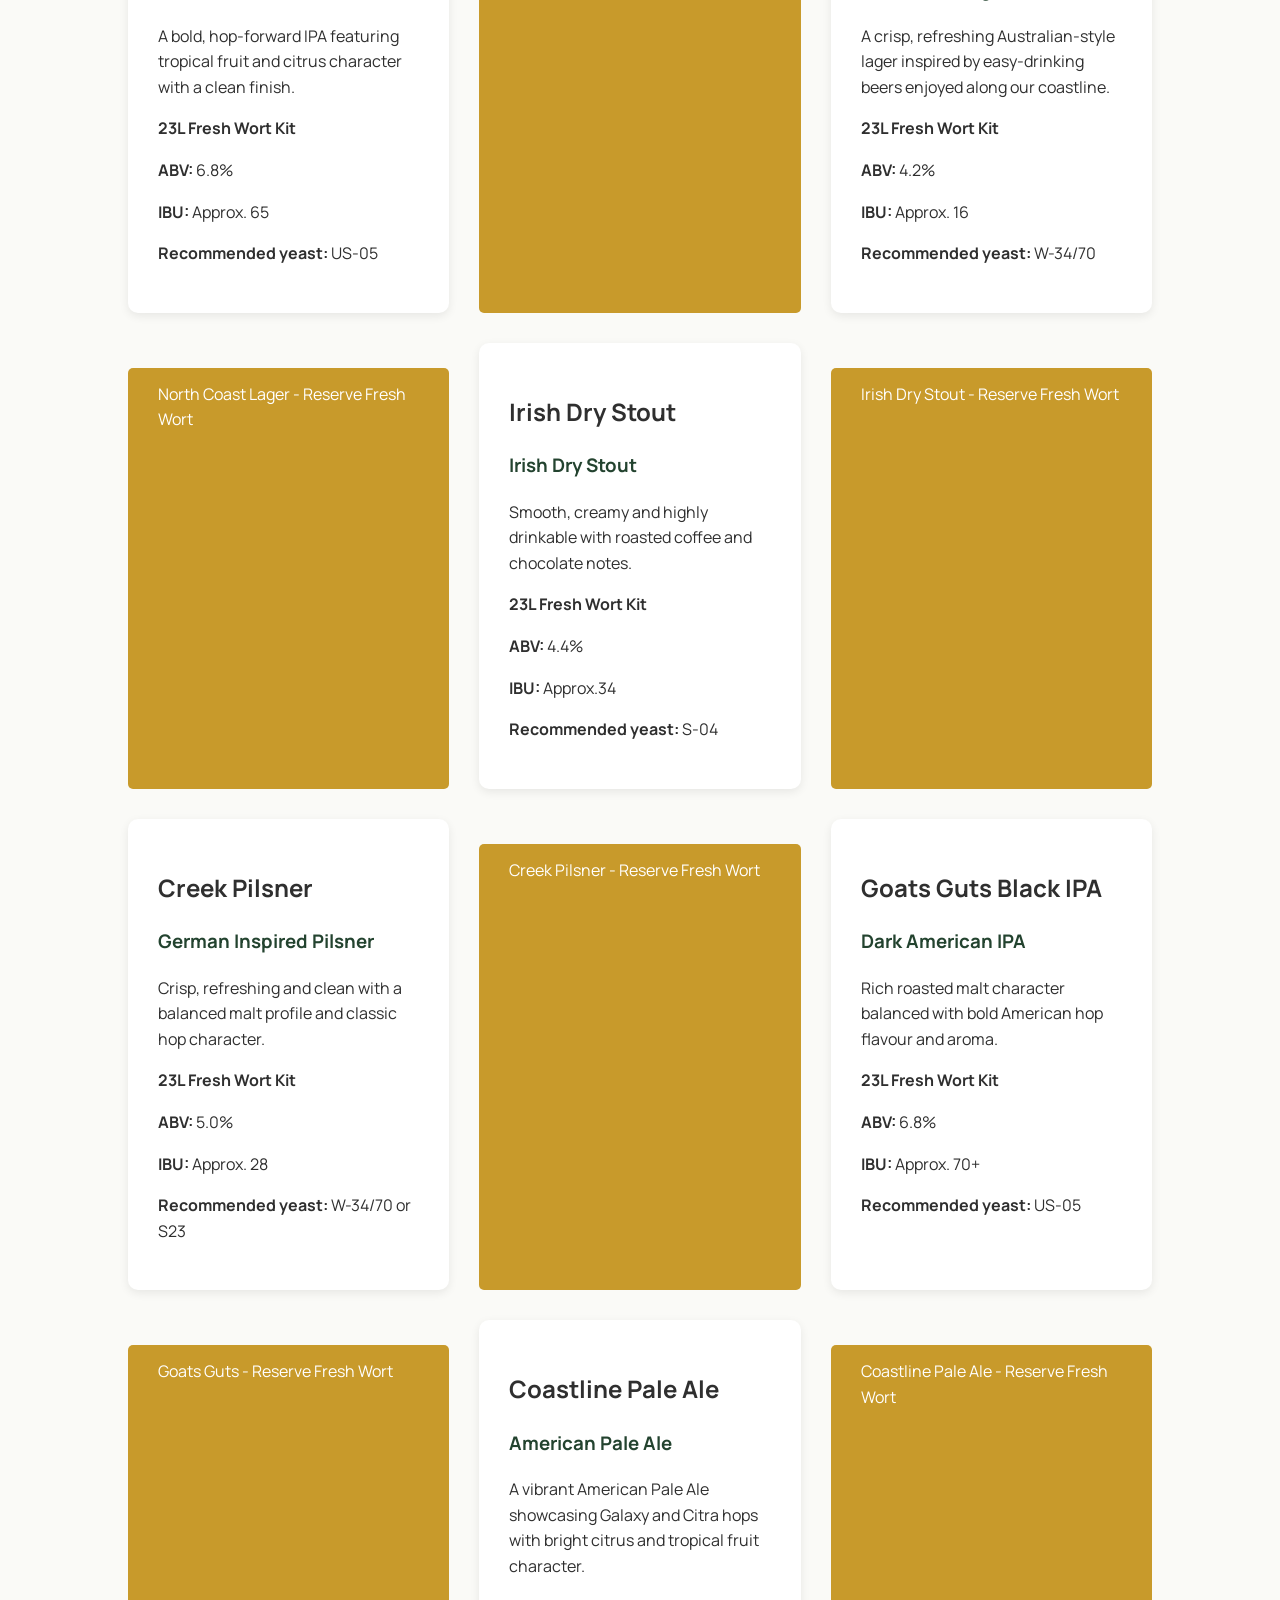
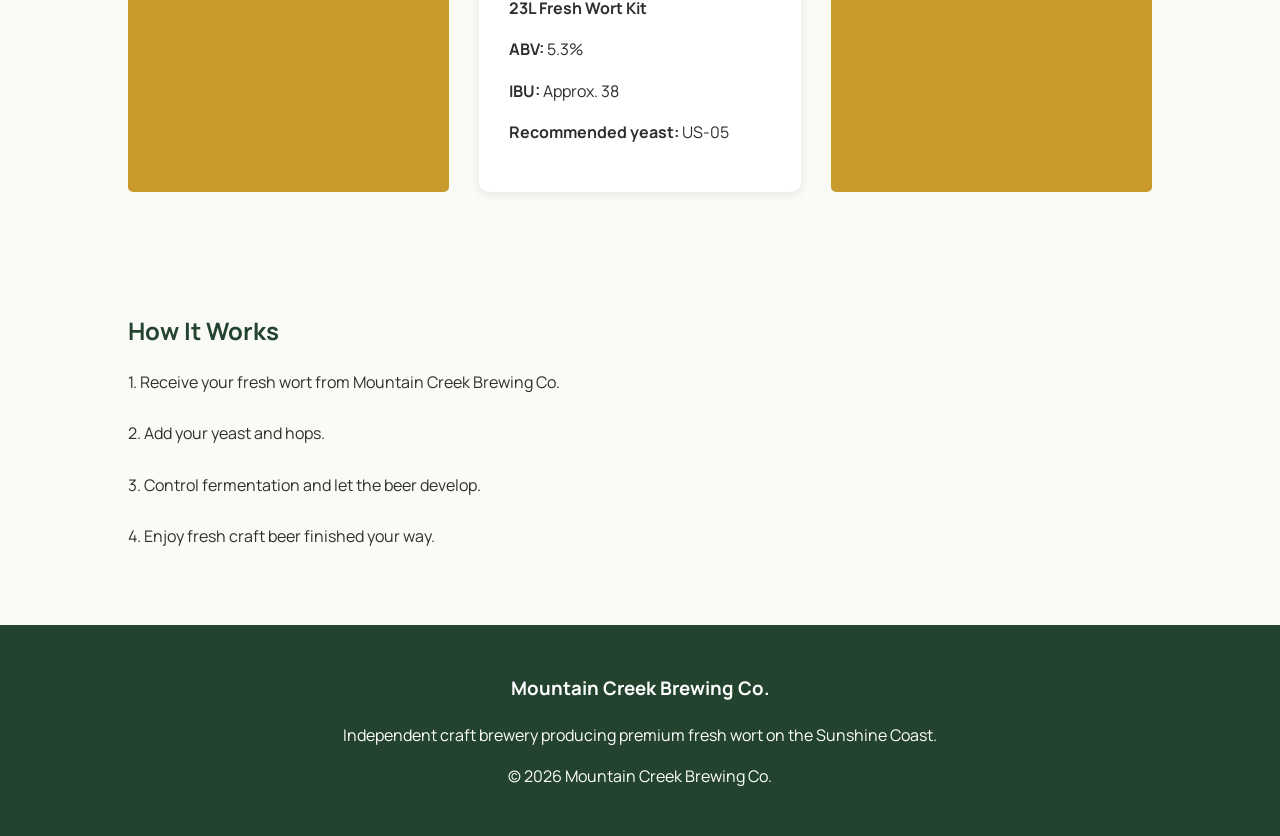
==== commit ad5a09e8: "inserted message about availability" ====
--- a/wort-kits.html
+++ b/wort-kits.html
@@ -69,6 +69,21 @@
 </p>
 
 </section>
+<section class="content">
+
+<p style="text-align:center; font-size:1.1rem; font-weight:600; color:#184D47; margin-bottom:10px;">
+
+🍺 All Premium Fresh Wort Kits are brewed fresh in small batches.
+
+</p>
+
+<p style="text-align:center; max-width:800px; margin:0 auto 50px auto;">
+
+Availability may vary depending on our brewing schedule. Reserve your preferred beer to secure your next brew.
+
+</p>
+
+</section>
 <section class="cards">
 
 
@@ -214,7 +229,7 @@
 </div>
 
 <a class="button" href="reserve.html?beer=Dry%20Irish%20Stout">
-Dry Irish Stout - Reserve Fresh Wort
+Irish Dry Stout - Reserve Fresh Wort
 </a>
 
 <div class="card">
@@ -314,7 +329,7 @@
 </div>
 
 <a class="button" href="reserve.html?beer=Goats%20Guts%20IPA">
-Goats Guts Reserve Fresh Wort
+Goats Guts - Reserve Fresh Wort
 </a>
 
 <div class="card">
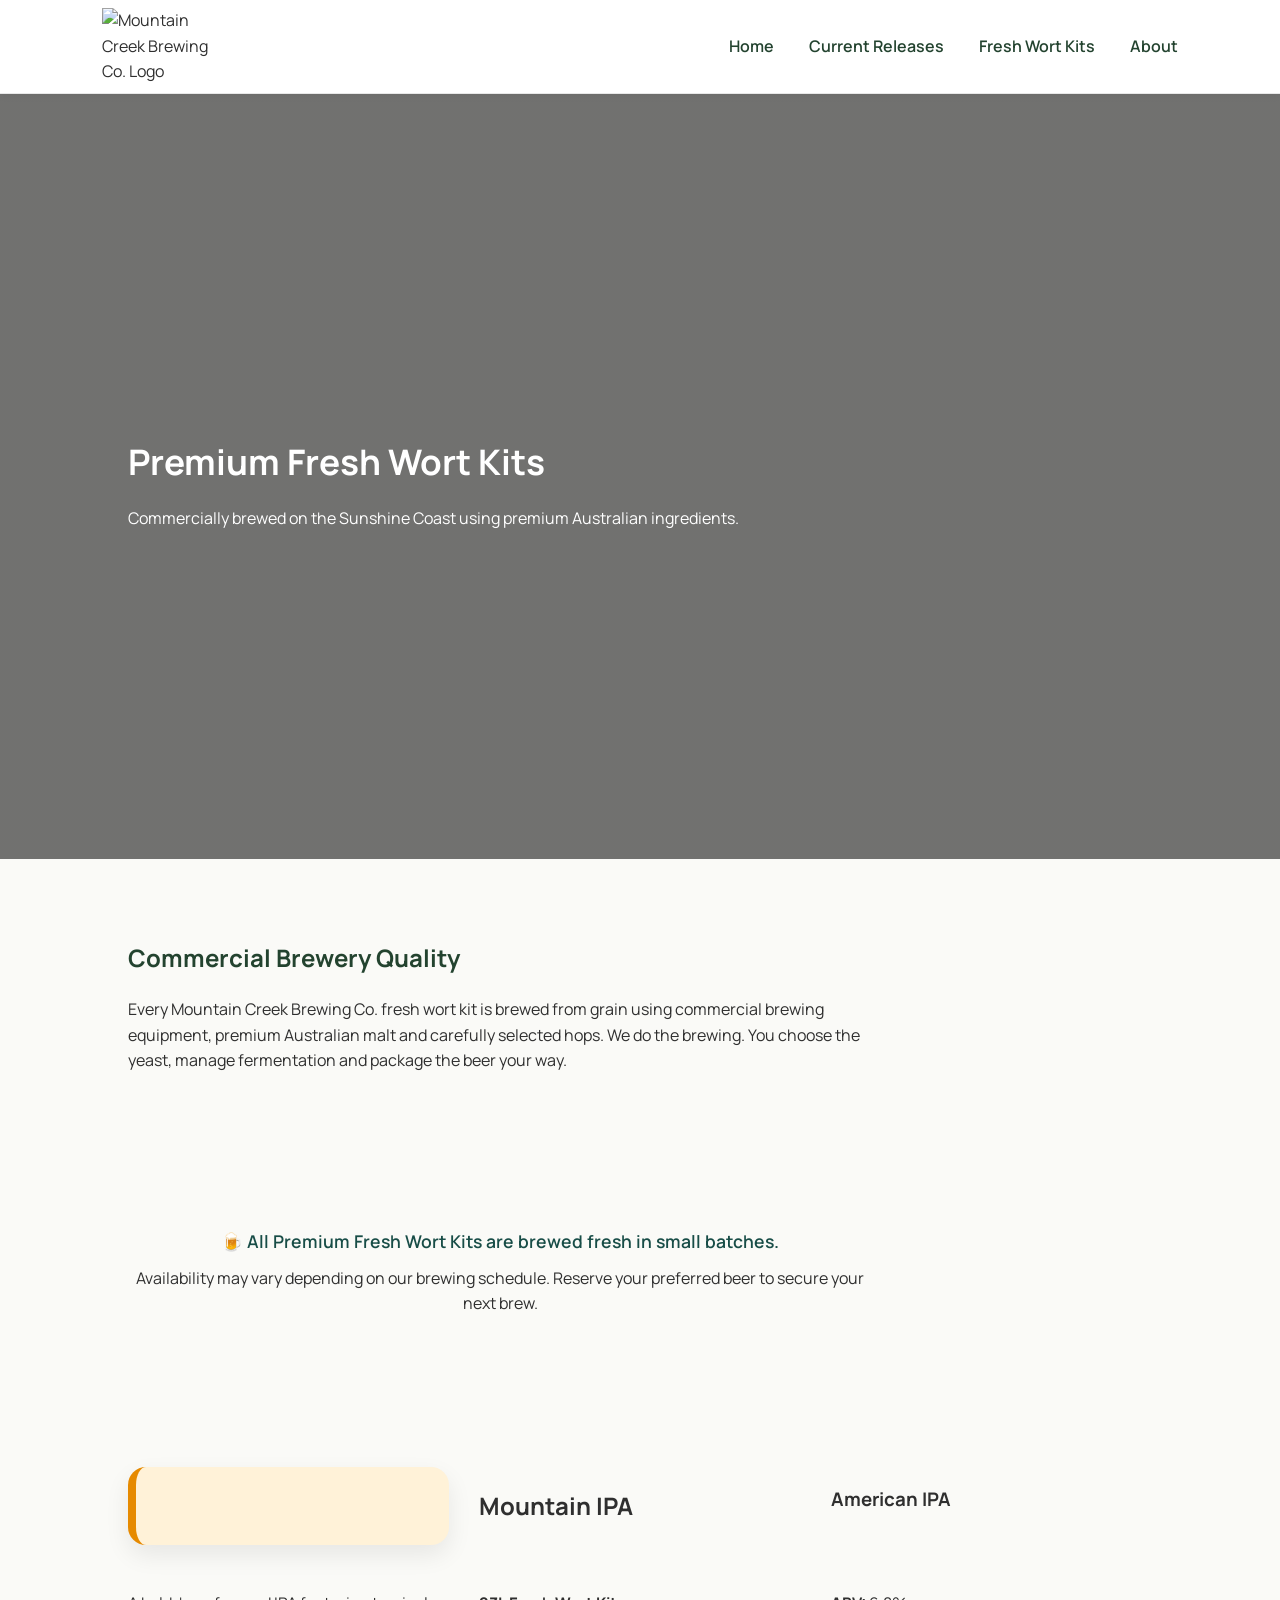
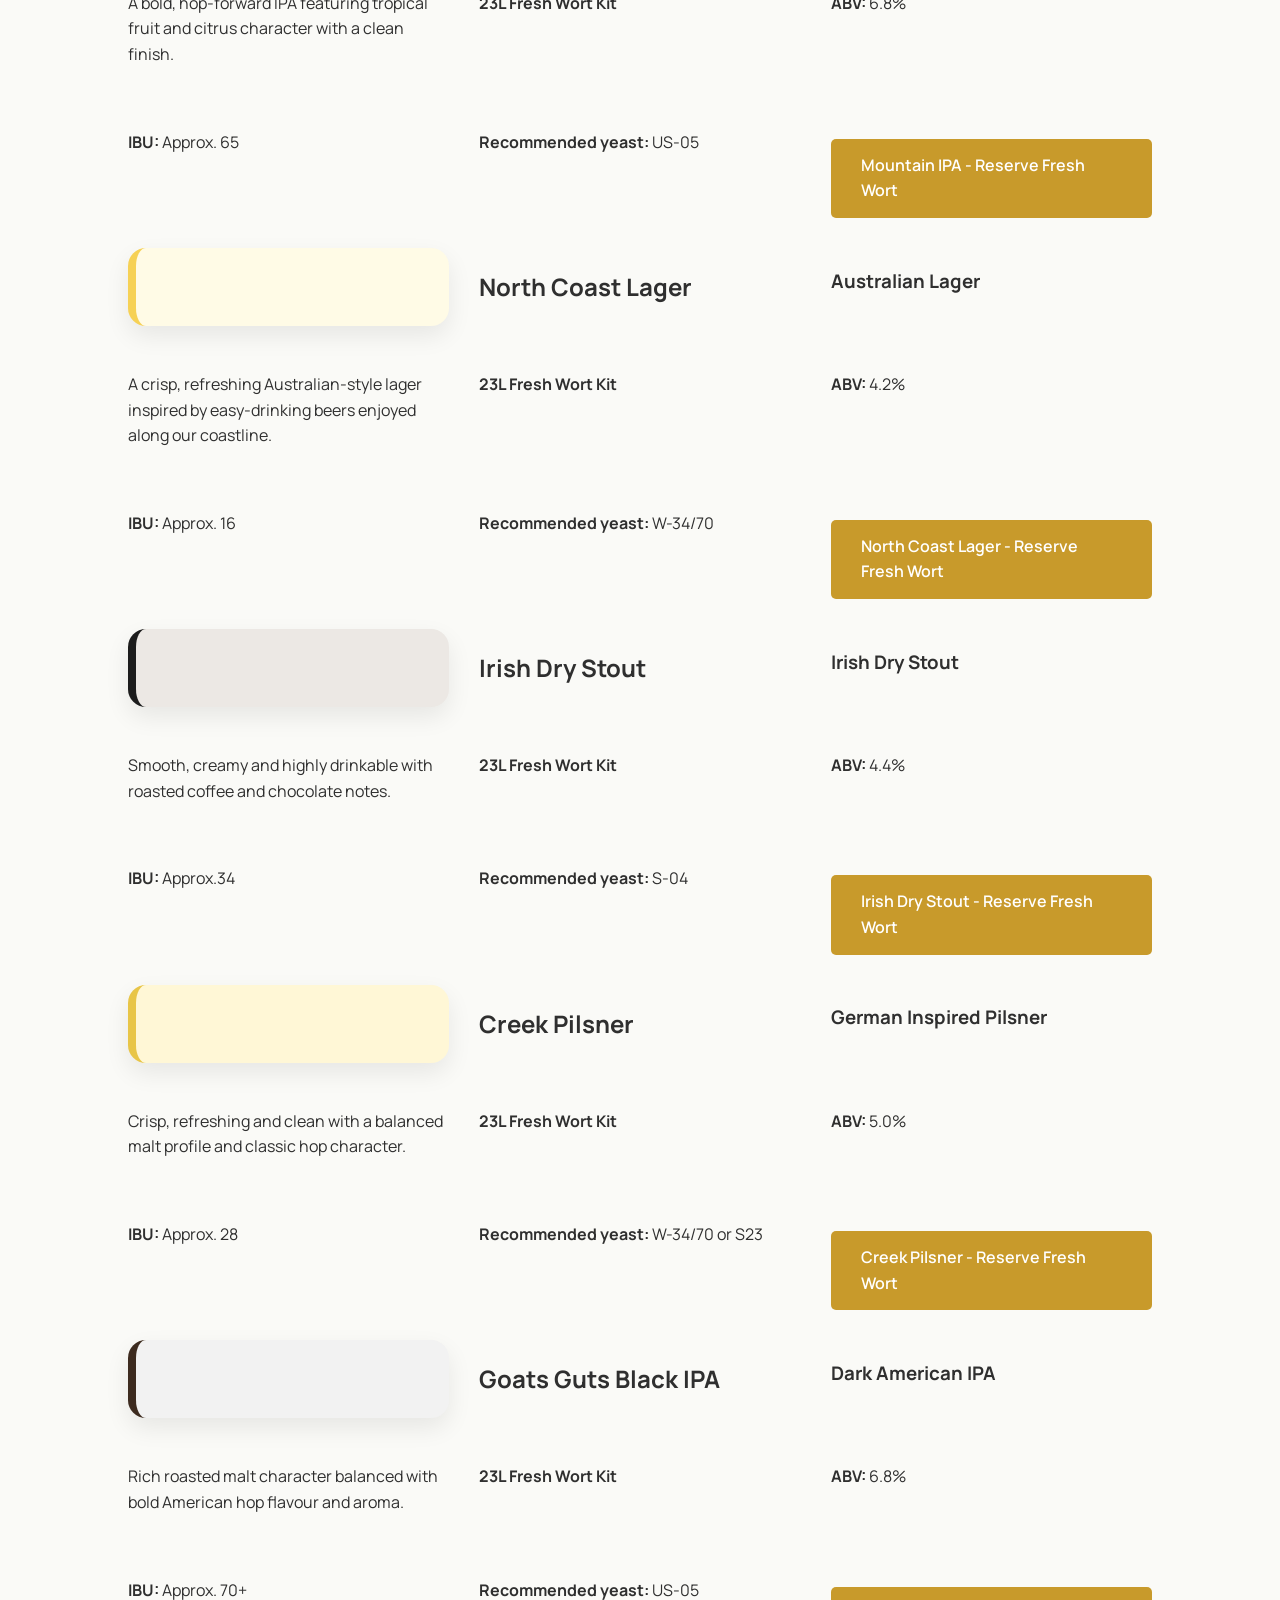
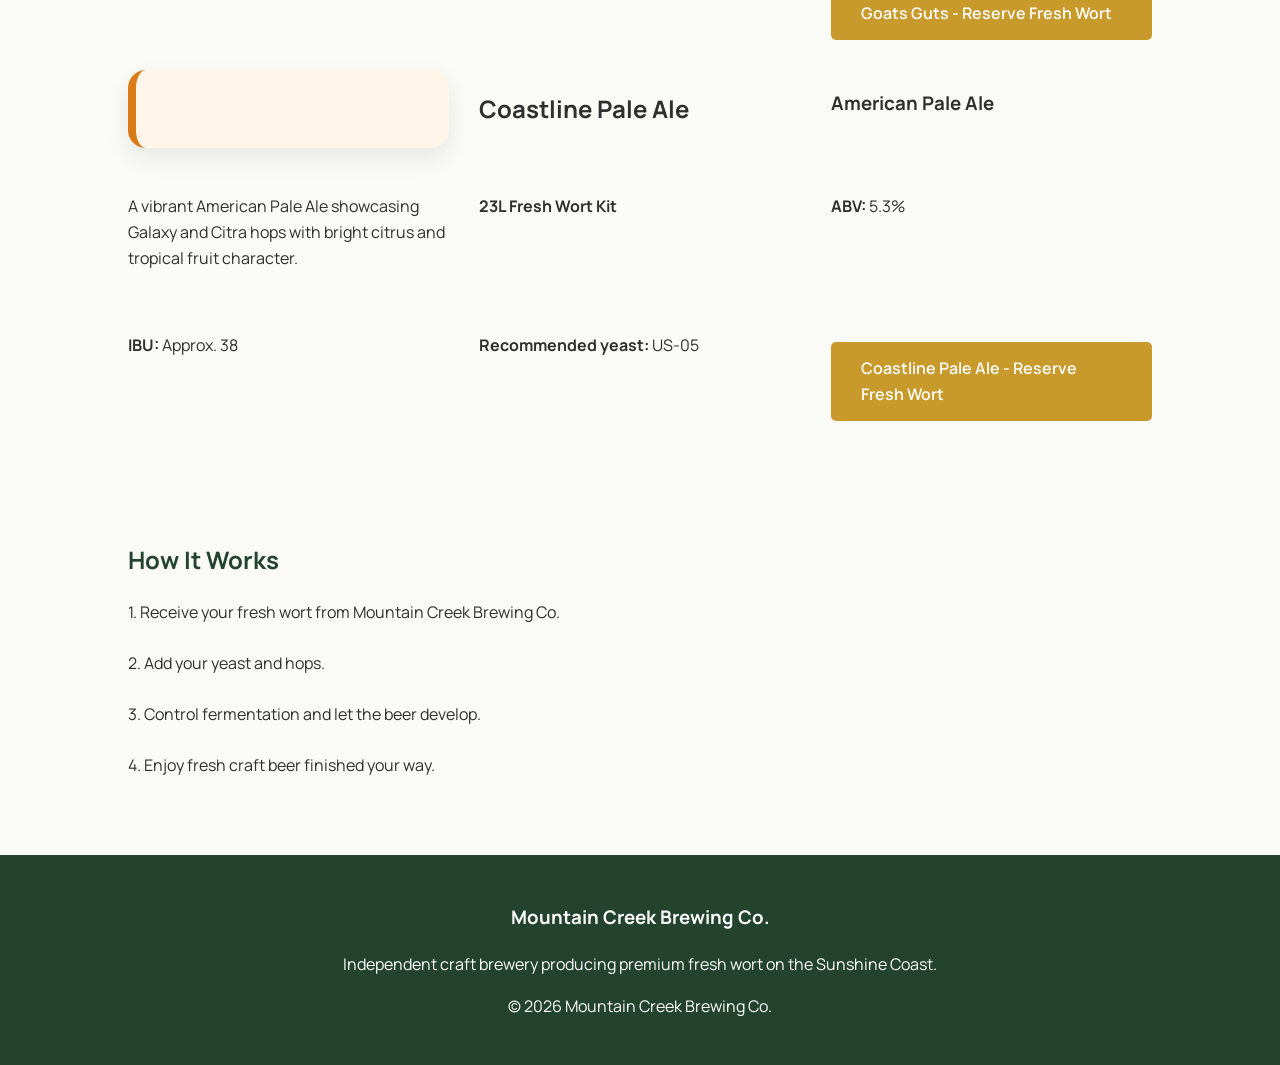
==== commit a8052385: "updated card names" ====
--- a/wort-kits.html
+++ b/wort-kits.html
@@ -88,7 +88,7 @@
 
 
 
-<div class="card">
+<div class="card ipa"></div>
 
 <h2>
 Mountain IPA
@@ -137,7 +137,7 @@
 </a>
 
 
-<div class="card">
+<div class="card lager"></div>
 
 <h2>
 North Coast Lager
@@ -184,7 +184,7 @@
 North Coast Lager - Reserve Fresh Wort
 </a>
     
-<div class="card">
+<div class="card stout"></div>
 
 <h2>
 Irish Dry Stout
@@ -232,7 +232,7 @@
 Irish Dry Stout - Reserve Fresh Wort
 </a>
 
-<div class="card">
+<div class="card pilsner"></div>
 
 <h2>
 Creek Pilsner
@@ -283,7 +283,7 @@
 
 
 
-<div class="card">
+<div class="card blackipa"></div>
 
 
 <h2>
@@ -332,7 +332,7 @@
 Goats Guts - Reserve Fresh Wort
 </a>
 
-<div class="card">
+<div class="card pale"></div>
 
 
 <h2>
--- a/styles.css
+++ b/styles.css
@@ -252,7 +252,7 @@
     }
 
 
-}
+
 .button{
     transition:.3s;
     font-weight:600;
@@ -310,19 +310,89 @@
     font-size:.9rem;
 
 }
+
+
+.small-hero{
+
+    min-height:45vh;
+
+}
+form{
+    max-width:700px;
+    margin:auto;
+}
+
+form label{
+    display:block;
+    margin-top:25px;
+    font-weight:700;
+    color:#23432f;
+}
+
+form input,
+form select,
+form textarea{
+
+    width:100%;
+    padding:14px;
+    margin-top:8px;
+
+    border:1px solid #ddd;
+
+    border-radius:8px;
+
+    font-family:inherit;
+
+    font-size:1rem;
+
+}
+
+form textarea{
+
+    min-height:140px;
+
+}
 .card{
-
-    transition:.3s;
-
+    background:#ffffff;
+    border-radius:18px;
+    padding:30px;
+    box-shadow:0 10px 25px rgba(0,0,0,.08);
+    transition:0.25s ease;
+    border-left:8px solid #184D47;
 }
 
 .card:hover{
-
-    transform:translateY(-5px);
-
-}
-.small-hero{
-
-    min-height:45vh;
-
-}
+    transform:translateY(-6px);
+    box-shadow:0 18px 40px rgba(0,0,0,.15);
+}
+/* Beer Colours */
+
+.lager{
+    background:#FFFBE6;
+    border-left-color:#F6D155;
+}
+
+.pilsner{
+    background:#FFF7D6;
+    border-left-color:#E8C547;
+}
+
+.ipa{
+    background:#FFF2D8;
+    border-left-color:#E68A00;
+}
+
+.pale{
+    background:#FFF5E8;
+    border-left-color:#D97B16;
+}
+
+.blackipa{
+    background:#F2F2F2;
+    border-left-color:#3D2B1F;
+}
+
+.stout{
+    background:#ECE8E4;
+    border-left-color:#1C1C1C;
+}
